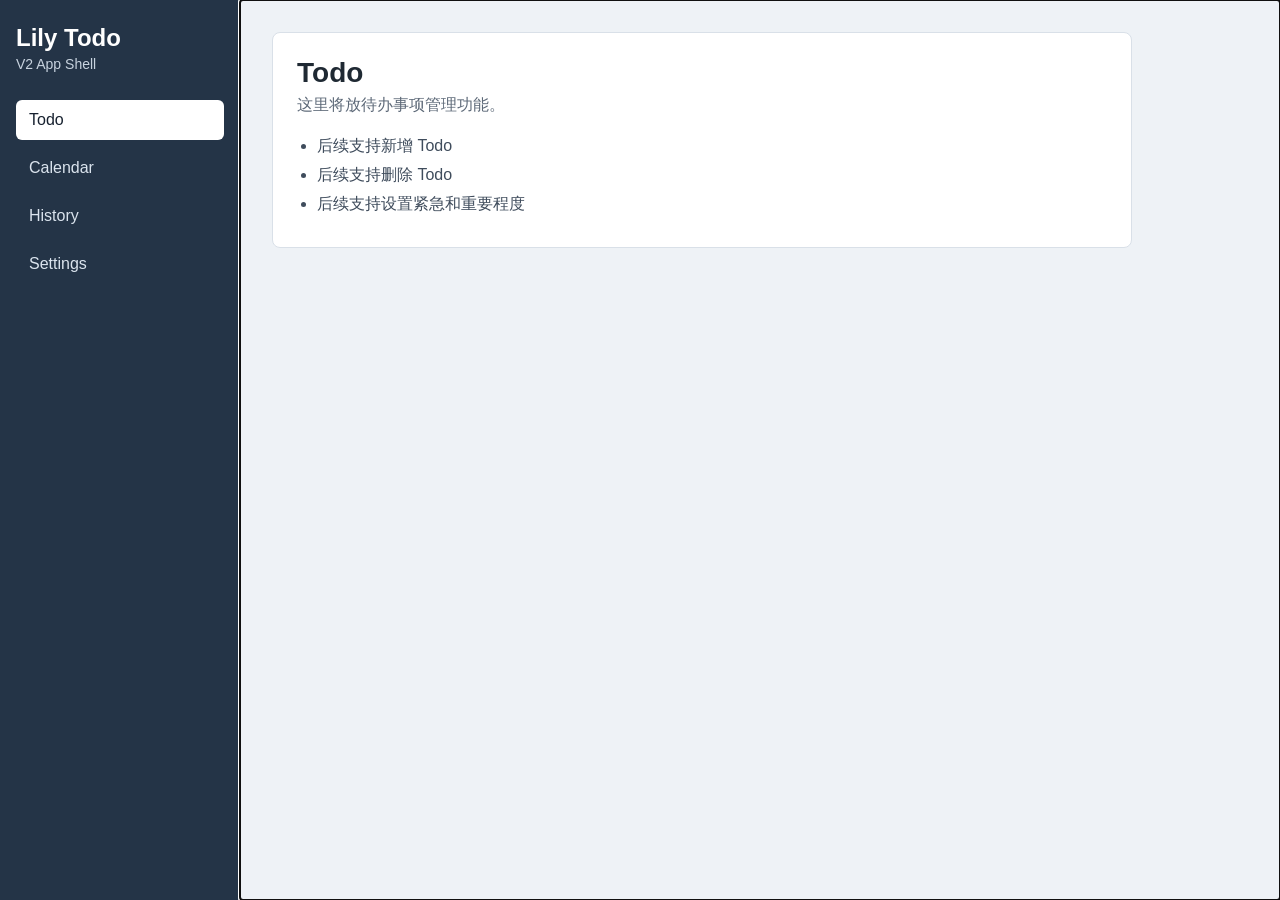
==== index.html @ 8afd718b "Build app shell architecture" ====
<!DOCTYPE html>
<html lang="zh-CN">
<head>
  <meta charset="UTF-8">
  <meta name="viewport" content="width=device-width, initial-scale=1.0">
  <title>Lily Todo App V2</title>

  <!-- base.css：放全局基础样式，例如字体、颜色、盒模型 -->
  <link rel="stylesheet" href="css/base.css">

  <!-- layout.css：放 App Shell 布局样式，例如侧边栏和主内容区域 -->
  <link rel="stylesheet" href="css/layout.css">

  <!-- components.css：放可复用小组件样式，例如按钮、页面标题 -->
  <link rel="stylesheet" href="css/components.css">

  <!-- pages.css：放每个页面自己的简单样式 -->
  <link rel="stylesheet" href="css/pages.css">
</head>
<body>
  <!-- App Shell：应用的外壳，包含左侧导航栏和右侧主内容区域 -->
  <div class="app-shell">
    <aside class="sidebar">
      <div class="sidebar__brand">
        <h1>Lily Todo</h1>
        <p>V2 App Shell</p>
      </div>

      <!-- 左侧导航栏：第一阶段先用按钮切换页面 -->
      <nav class="sidebar__nav" aria-label="主导航">
        <button class="nav-button is-active" type="button" data-page="todo">Todo</button>
        <button class="nav-button" type="button" data-page="calendar">Calendar</button>
        <button class="nav-button" type="button" data-page="history">History</button>
        <button class="nav-button" type="button" data-page="settings">Settings</button>
      </nav>
    </aside>

    <!-- 主内容区域：不同页面的内容会被 JavaScript 渲染到这里 -->
    <main class="main-content" id="page-content" tabindex="-1"></main>
  </div>

  <!-- pages.js：保存每个页面要显示的基础内容 -->
  <script src="js/pages.js"></script>

  <!-- router.js：负责根据按钮切换当前页面 -->
  <script src="js/router.js"></script>

  <!-- app.js：应用入口，负责启动 App Shell -->
  <script src="js/app.js"></script>
</body>
</html>
---- css/base.css ----
/*
  base.css
  用途：保存整个应用都需要的基础样式。
  例如盒模型、字体、页面背景色和默认文字颜色。
*/

* {
  box-sizing: border-box;
}

body {
  margin: 0;
  min-height: 100vh;
  font-family: Arial, "Microsoft YaHei", sans-serif;
  color: #1f2933;
  background-color: #eef2f6;
}

button,
input,
textarea,
select {
  font: inherit;
}

button {
  cursor: pointer;
}

h1,
h2,
h3,
p {
  margin-top: 0;
}
---- css/layout.css ----
/*
  layout.css
  用途：保存 App Shell 的整体布局样式。
  这里负责左侧导航栏和右侧主内容区域的位置。
*/

.app-shell {
  display: flex;
  min-height: 100vh;
}

.sidebar {
  width: 240px;
  flex-shrink: 0;
  padding: 24px 16px;
  color: #ffffff;
  background-color: #243447;
}

.sidebar__brand {
  margin-bottom: 28px;
}

.sidebar__brand h1 {
  margin-bottom: 4px;
  font-size: 24px;
}

.sidebar__brand p {
  margin-bottom: 0;
  color: #c8d3df;
  font-size: 14px;
}

.sidebar__nav {
  display: grid;
  gap: 8px;
}

.main-content {
  flex: 1;
  min-width: 0;
  padding: 32px;
}

@media (max-width: 720px) {
  .app-shell {
    display: block;
  }

  .sidebar {
    width: 100%;
  }

  .sidebar__nav {
    grid-template-columns: repeat(2, minmax(0, 1fr));
  }

  .main-content {
    padding: 20px;
  }
}
---- css/components.css ----
/*
  components.css
  用途：保存可以重复使用的小组件样式。
  第一阶段只有导航按钮和页面标题。
*/

.nav-button {
  width: 100%;
  padding: 10px 12px;
  color: #dbe4ee;
  text-align: left;
  border: 1px solid transparent;
  border-radius: 6px;
  background-color: transparent;
}

.nav-button:hover {
  color: #ffffff;
  background-color: #30465d;
}

.nav-button.is-active {
  color: #17212f;
  background-color: #ffffff;
}

.page-header {
  margin-bottom: 20px;
}

.page-header h2 {
  margin-bottom: 6px;
  font-size: 28px;
}

.page-header p {
  margin-bottom: 0;
  color: #5d6978;
}
---- css/pages.css ----
/*
  pages.css
  用途：保存页面内容区域的简单样式。
  后续每个页面变复杂时，可以继续在这里补充页面级样式。
*/

.page-panel {
  max-width: 860px;
  padding: 24px;
  border: 1px solid #d9e0e8;
  border-radius: 8px;
  background-color: #ffffff;
}

.placeholder-list {
  margin: 0;
  padding-left: 20px;
  color: #3f4c5c;
}

.placeholder-list li {
  margin-bottom: 8px;
}
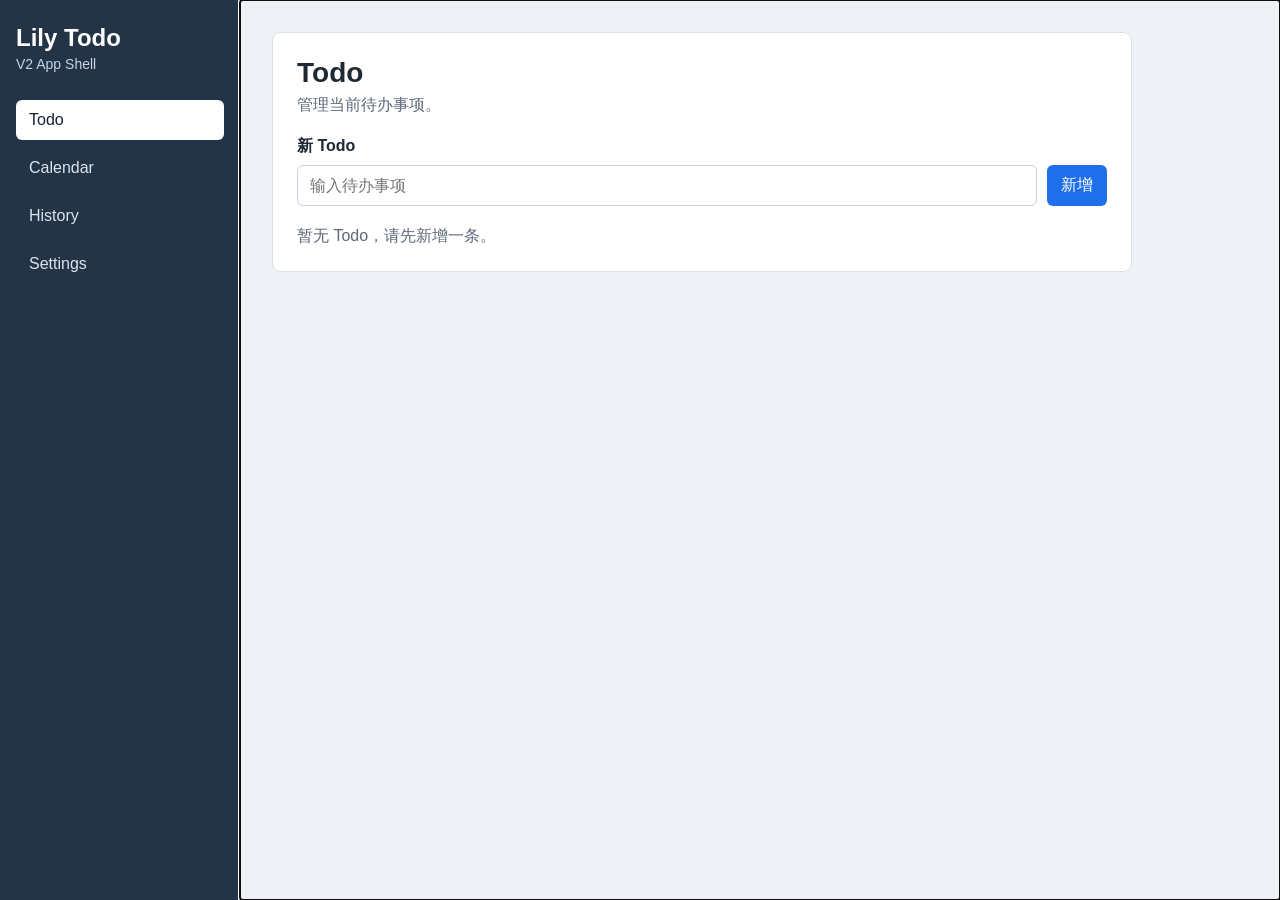
==== commit 6262897e: "refactor todo data layer and persistence" ====
--- a/index.html
+++ b/index.html
@@ -39,6 +39,9 @@
     <main class="main-content" id="page-content" tabindex="-1"></main>
   </div>
 
+  <!-- data.js：负责 Todo 数据和本地持久化 -->
+  <script src="js/data.js"></script>
+
   <!-- pages.js：保存每个页面要显示的基础内容 -->
   <script src="js/pages.js"></script>
 
--- a/css/pages.css
+++ b/css/pages.css
@@ -21,3 +21,84 @@
 .placeholder-list li {
   margin-bottom: 8px;
 }
+
+.todo-form {
+  margin-bottom: 20px;
+}
+
+.todo-form__label {
+  display: block;
+  margin-bottom: 8px;
+  font-weight: 700;
+}
+
+.todo-form__row {
+  display: flex;
+  gap: 10px;
+}
+
+.todo-form__input {
+  flex: 1;
+  min-width: 0;
+  padding: 10px 12px;
+  border: 1px solid #c8d2de;
+  border-radius: 6px;
+}
+
+.todo-form__button,
+.todo-item__delete {
+  padding: 10px 14px;
+  color: #ffffff;
+  border: 0;
+  border-radius: 6px;
+  background-color: #1f6feb;
+}
+
+.todo-item__delete {
+  background-color: #d1242f;
+}
+
+.todo-empty {
+  margin-bottom: 0;
+  color: #5d6978;
+}
+
+.todo-list {
+  display: grid;
+  gap: 10px;
+  margin: 0;
+  padding: 0;
+  list-style: none;
+}
+
+.todo-item {
+  display: flex;
+  align-items: center;
+  justify-content: space-between;
+  gap: 12px;
+  padding: 12px;
+  border: 1px solid #d9e0e8;
+  border-radius: 8px;
+  background-color: #f8fafc;
+}
+
+.todo-item__main {
+  display: flex;
+  align-items: center;
+  gap: 10px;
+  min-width: 0;
+}
+
+.todo-item__checkbox {
+  width: 18px;
+  height: 18px;
+}
+
+.todo-item__title {
+  overflow-wrap: anywhere;
+}
+
+.todo-item.is-completed .todo-item__title {
+  color: #6b7280;
+  text-decoration: line-through;
+}
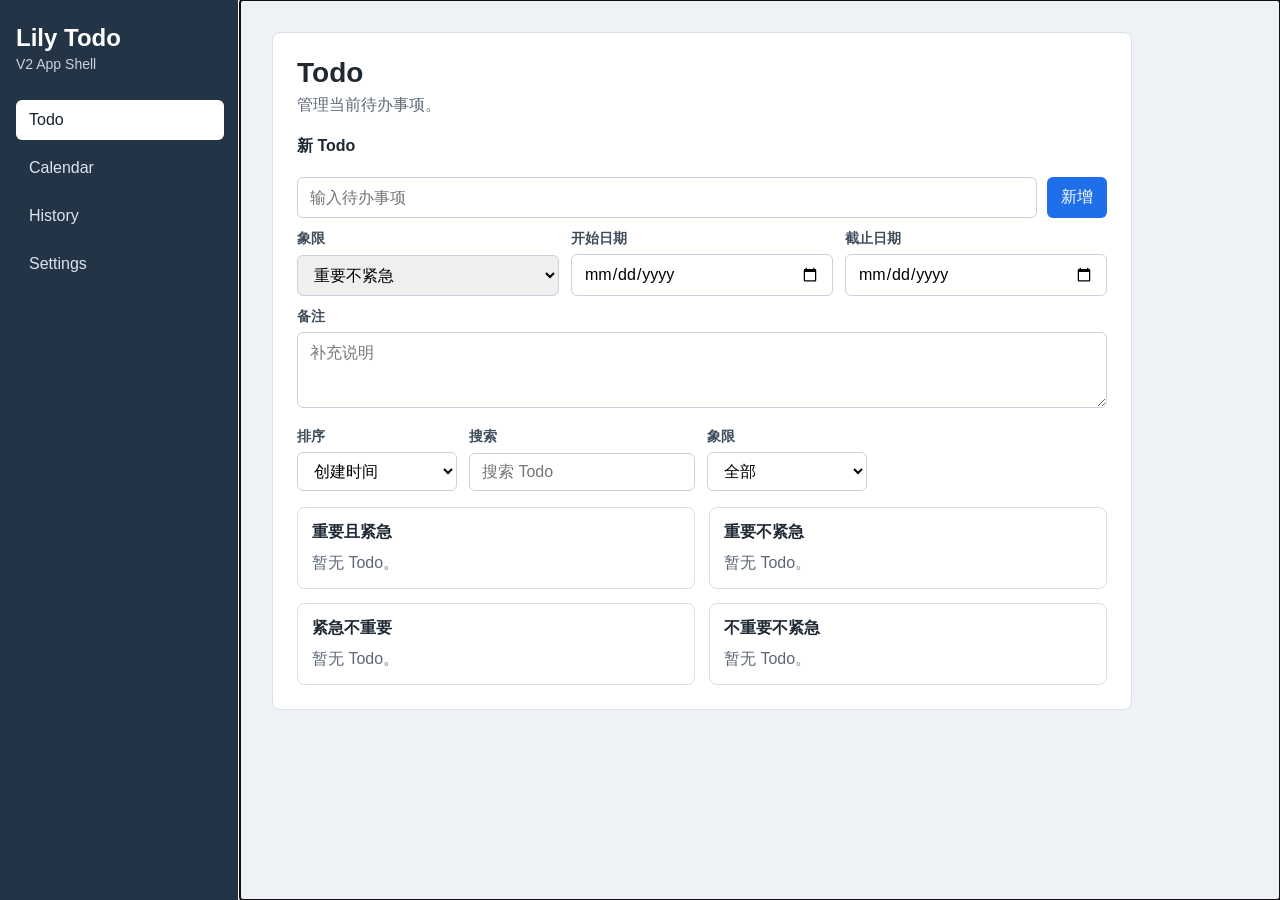
==== commit 50387934: "完善：Settings界面" ====
--- a/index.html
+++ b/index.html
@@ -48,6 +48,9 @@
   <!-- router.js：负责根据按钮切换当前页面 -->
   <script src="js/router.js"></script>
 
+  <!-- settings.js：管理应用 UI 设置和国际化 -->
+  <script src="js/settings.js"></script>
+
   <!-- app.js：应用入口，负责启动 App Shell -->
   <script src="js/app.js"></script>
 </body>
--- a/css/base.css
+++ b/css/base.css
@@ -14,6 +14,160 @@
   font-family: Arial, "Microsoft YaHei", sans-serif;
   color: #1f2933;
   background-color: #eef2f6;
+}
+
+/* 字体大小 */
+html[data-font-size="small"] {
+  font-size: 14px;
+}
+
+html[data-font-size="medium"] {
+  font-size: 16px;
+}
+
+html[data-font-size="large"] {
+  font-size: 18px;
+}
+
+/* 深色模式 */
+html[data-theme="dark"] body {
+  color: #e2e8f0;
+  background-color: #0f172a;
+}
+
+html[data-theme="dark"] .page-panel {
+  background-color: #1e293b;
+  border-color: #334155;
+}
+
+html[data-theme="dark"] .todo-form__input,
+html[data-theme="dark"] .todo-form__select,
+html[data-theme="dark"] .todo-form__textarea,
+html[data-theme="dark"] .todo-controls__select,
+html[data-theme="dark"] .settings-select,
+html[data-theme="dark"] .calendar-nav__button {
+  background-color: #1e293b;
+  border-color: #475569;
+  color: #e2e8f0;
+}
+
+html[data-theme="dark"] .todo-item {
+  background-color: #1e293b;
+  border-color: #334155;
+}
+
+html[data-theme="dark"] .todo-quadrant-panel {
+  background-color: #1e293b;
+  border-color: #334155;
+}
+
+html[data-theme="dark"] .history-item {
+  background-color: #1e293b;
+  border-color: #334155;
+}
+
+html[data-theme="dark"] .calendar-cell {
+  background-color: #1e293b;
+  border-color: #334155;
+}
+
+html[data-theme="dark"] .calendar-cell:hover {
+  background-color: #27354f;
+}
+
+html[data-theme="dark"] .calendar-selected-panel {
+  background-color: #1e293b;
+  border-color: #334155;
+}
+
+html[data-theme="dark"] .calendar-selected-panel__item {
+  background-color: #1e293b;
+  border-color: #334155;
+}
+
+html[data-theme="dark"] .calendar-selected-panel__item:hover {
+  background-color: #27354f;
+}
+
+html[data-theme="dark"] .settings-card {
+  background-color: #1e293b;
+  border-color: #334155;
+}
+
+html[data-theme="dark"] .settings-row {
+  border-color: #334155;
+}
+
+html[data-theme="dark"] .page-header p {
+  color: #94a3b8;
+}
+
+html[data-theme="dark"] .todo-item__quadrant,
+html[data-theme="dark"] .todo-item__meta,
+html[data-theme="dark"] .todo-item__note {
+  color: #94a3b8;
+}
+
+html[data-theme="dark"] .history-item__meta,
+html[data-theme="dark"] .history-item__note {
+  color: #94a3b8;
+}
+
+html[data-theme="dark"] .calendar-cell__todo {
+  color: #cbd5e1;
+}
+
+html[data-theme="dark"] .calendar-cell__number {
+  color: #cbd5e1;
+}
+
+html[data-theme="dark"] .todo-empty,
+html[data-theme="dark"] .history-empty,
+html[data-theme="dark"] .calendar-selected-panel__empty {
+  color: #94a3b8;
+}
+
+/* 紧凑模式 */
+html[data-compact="true"] .todo-list {
+  gap: 6px;
+}
+
+html[data-compact="true"] .todo-item {
+  padding: 8px 10px;
+}
+
+html[data-compact="true"] .history-list {
+  gap: 6px;
+}
+
+html[data-compact="true"] .history-item {
+  padding: 8px 10px;
+}
+
+html[data-compact="true"] .calendar-grid {
+  gap: 5px;
+}
+
+html[data-compact="true"] .calendar-cell {
+  padding: 8px;
+  min-height: 60px;
+}
+
+html[data-compact="true"] .todo-quadrants {
+  gap: 8px;
+}
+
+html[data-compact="true"] .todo-quadrant-panel {
+  padding: 10px;
+  gap: 8px;
+}
+
+html[data-compact="true"] .calendar-selected-panel__list {
+  gap: 8px;
+}
+
+html[data-compact="true"] .calendar-selected-panel__item {
+  padding: 8px;
 }
 
 button,
--- a/css/pages.css
+++ b/css/pages.css
@@ -22,7 +22,121 @@
   margin-bottom: 8px;
 }
 
+.placeholder-list:has(.calendar-page),
+.placeholder-list:has(.history-page) {
+  margin: 0;
+  padding: 0;
+  list-style: none;
+}
+
+.placeholder-list:has(.calendar-page) > li,
+.placeholder-list:has(.history-page) > li {
+  margin-bottom: 0;
+}
+
+.calendar-page,
+.history-page {
+  display: grid;
+  gap: 14px;
+}
+
+.calendar-day {
+  display: grid;
+  gap: 10px;
+  padding: 14px;
+  border: 1px solid #d9e0e8;
+  border-radius: 8px;
+  background-color: #f8fafc;
+}
+
+.calendar-day__header {
+  display: flex;
+  align-items: center;
+  justify-content: space-between;
+  gap: 12px;
+}
+
+.calendar-day__title {
+  margin: 0;
+  font-size: 16px;
+  color: #1f2933;
+}
+
+.calendar-day__count,
+.readonly-todo__status,
+.readonly-todo__quadrant {
+  display: inline-flex;
+  align-items: center;
+  min-height: 24px;
+  padding: 3px 8px;
+  border-radius: 6px;
+  background-color: #e8f0fe;
+  color: #1f4f91;
+  font-size: 13px;
+  font-weight: 700;
+}
+
+.calendar-day__list,
+.history-list {
+  display: grid;
+  gap: 10px;
+  margin: 0;
+  padding: 0;
+  list-style: none;
+}
+
+.readonly-todo {
+  padding: 14px;
+  border: 1px solid #d9e0e8;
+  border-radius: 8px;
+  background-color: #ffffff;
+}
+
+.readonly-todo--history {
+  background-color: #f8fafc;
+}
+
+.readonly-todo__content {
+  display: grid;
+  gap: 6px;
+  min-width: 0;
+}
+
+.readonly-todo__topline,
+.readonly-todo__meta-row {
+  display: flex;
+  flex-wrap: wrap;
+  gap: 8px;
+}
+
+.readonly-todo__quadrant {
+  background-color: #edf7ed;
+  color: #1f6b34;
+}
+
+.readonly-todo__title {
+  margin: 0;
+  color: #1f2933;
+  font-size: 16px;
+  overflow-wrap: anywhere;
+}
+
+.readonly-todo__meta,
+.readonly-todo__note {
+  margin: 0;
+  color: #5d6978;
+  font-size: 14px;
+  line-height: 1.4;
+}
+
+.readonly-todo__note {
+  color: #3f4c5c;
+  overflow-wrap: anywhere;
+}
+
 .todo-form {
+  display: grid;
+  gap: 12px;
   margin-bottom: 20px;
 }
 
@@ -37,12 +151,35 @@
   gap: 10px;
 }
 
-.todo-form__input {
+.todo-form__grid {
+  display: grid;
+  grid-template-columns: repeat(3, minmax(0, 1fr));
+  gap: 12px;
+}
+
+.todo-form__field {
+  display: grid;
+  gap: 6px;
+}
+
+.todo-form__field-label {
+  font-size: 14px;
+  font-weight: 700;
+  color: #3f4c5c;
+}
+
+.todo-form__input,
+.todo-form__select,
+.todo-form__textarea {
   flex: 1;
   min-width: 0;
   padding: 10px 12px;
   border: 1px solid #c8d2de;
   border-radius: 6px;
+}
+
+.todo-form__textarea {
+  resize: vertical;
 }
 
 .todo-form__button,
@@ -63,6 +200,55 @@
   color: #5d6978;
 }
 
+.todo-controls {
+  display: flex;
+  flex-wrap: wrap;
+  gap: 12px;
+  margin-bottom: 16px;
+}
+
+.todo-controls__field {
+  display: grid;
+  gap: 6px;
+  min-width: 160px;
+}
+
+.todo-controls__label {
+  font-size: 14px;
+  font-weight: 700;
+  color: #3f4c5c;
+}
+
+.todo-controls__select {
+  padding: 9px 12px;
+  border: 1px solid #c8d2de;
+  border-radius: 6px;
+  background-color: #ffffff;
+}
+
+.todo-quadrants {
+  display: grid;
+  grid-template-columns: repeat(2, minmax(0, 1fr));
+  gap: 14px;
+}
+
+.todo-quadrant-panel {
+  display: grid;
+  align-content: start;
+  gap: 10px;
+  min-width: 0;
+  padding: 14px;
+  border: 1px solid #d9e0e8;
+  border-radius: 8px;
+  background-color: #ffffff;
+}
+
+.todo-quadrant-panel__title {
+  margin: 0;
+  font-size: 16px;
+  color: #1f2933;
+}
+
 .todo-list {
   display: grid;
   gap: 10px;
@@ -72,33 +258,686 @@
 }
 
 .todo-item {
+  display: flex;
+  align-items: flex-start;
+  gap: 12px;
+  padding: 14px;
+  border: 1px solid #d9e0e8;
+  border-radius: 8px;
+  background-color: #f8fafc;
+}
+
+.todo-item__main {
+  display: flex;
+  align-items: flex-start;
+  gap: 10px;
+  flex: 1;
+  min-width: 0;
+}
+
+.todo-item__checkbox {
+  width: 18px;
+  height: 18px;
+  margin-top: 2px;
+}
+
+.todo-item__content {
+  display: grid;
+  gap: 4px;
+  min-width: 0;
+}
+
+.todo-item__quadrant,
+.todo-item__meta,
+.todo-item__note {
+  margin: 0;
+  color: #5d6978;
+  font-size: 14px;
+  line-height: 1.4;
+}
+
+.todo-item__title {
+  overflow-wrap: anywhere;
+  font-weight: 700;
+}
+
+.todo-item__note {
+  color: #3f4c5c;
+  overflow-wrap: anywhere;
+}
+
+.todo-item.is-completed .todo-item__title {
+  color: #6b7280;
+  text-decoration: line-through;
+}
+
+.history-item {
+  padding: 14px;
+  border: 1px solid #d9e0e8;
+  border-radius: 8px;
+  background-color: #f8fafc;
+}
+
+.history-item__content {
+  display: grid;
+  gap: 6px;
+  min-width: 0;
+}
+
+.history-item__topline,
+.history-item__meta-row {
+  display: flex;
+  flex-wrap: wrap;
+  gap: 8px;
+}
+
+.history-item__status {
+  display: inline-flex;
+  align-items: center;
+  min-height: 24px;
+  padding: 3px 8px;
+  border-radius: 6px;
+  background-color: #e8f0fe;
+  color: #1f4f91;
+  font-size: 13px;
+  font-weight: 700;
+}
+
+.history-item__quadrant {
+  display: inline-flex;
+  align-items: center;
+  min-height: 24px;
+  padding: 3px 8px;
+  border-radius: 6px;
+  background-color: #edf7ed;
+  color: #1f6b34;
+  font-size: 13px;
+  font-weight: 700;
+}
+
+.history-item__title {
+  margin: 0;
+  color: #1f2933;
+  font-size: 16px;
+  overflow-wrap: anywhere;
+}
+
+.history-item__meta {
+  color: #5d6978;
+  font-size: 14px;
+}
+
+.history-item__note {
+  margin: 0;
+  color: #3f4c5c;
+  font-size: 14px;
+  line-height: 1.4;
+  overflow-wrap: anywhere;
+}
+
+.history-item__restore {
+  padding: 6px 12px;
+  color: #1f6feb;
+  border: 1px solid #1f6feb;
+  border-radius: 6px;
+  background-color: #ffffff;
+  font-size: 14px;
+  cursor: pointer;
+}
+
+.history-item__restore:hover {
+  color: #ffffff;
+  background-color: #1f6feb;
+}
+
+.history-item__actions {
+  display: flex;
+  gap: 8px;
+  margin-top: 10px;
+}
+
+.history-item__delete {
+  padding: 6px 12px;
+  color: #d1242f;
+  border: 1px solid #d1242f;
+  border-radius: 6px;
+  background-color: #ffffff;
+  font-size: 14px;
+  cursor: pointer;
+}
+
+.history-item__delete:hover {
+  color: #ffffff;
+  background-color: #d1242f;
+}
+
+.history-empty {
+  margin-bottom: 0;
+  color: #5d6978;
+}
+
+.calendar-widget {
+  display: grid;
+  gap: 16px;
+}
+
+.calendar-nav {
   display: flex;
   align-items: center;
   justify-content: space-between;
   gap: 12px;
+}
+
+.calendar-nav__button {
+  padding: 8px 16px;
+  border: 1px solid #e2e8f0;
+  border-radius: 8px;
+  background-color: #ffffff;
+  color: #334155;
+  font-size: 14px;
+  font-weight: 600;
+  cursor: pointer;
+  box-shadow: 0 1px 2px rgba(0, 0, 0, 0.04);
+  transition: background-color 120ms ease, border-color 120ms ease, box-shadow 120ms ease;
+}
+
+.calendar-nav__button:hover {
+  background-color: #f8fafc;
+  border-color: #cbd5e1;
+  box-shadow: 0 2px 4px rgba(0, 0, 0, 0.06);
+}
+
+.calendar-nav__title {
+  font-size: 18px;
+  font-weight: 800;
+  color: #0f172a;
+}
+
+.calendar-weekdays {
+  display: grid;
+  grid-template-columns: repeat(7, 1fr);
+  gap: 10px;
+  text-align: center;
+}
+
+.calendar-weekday {
+  padding: 8px;
+  font-size: 13px;
+  font-weight: 700;
+  color: #64748b;
+  text-transform: uppercase;
+  letter-spacing: 0.03em;
+}
+
+.calendar-grid {
+  display: grid;
+  grid-template-columns: repeat(7, 1fr);
+  gap: 10px;
+}
+
+.calendar-cell {
+  min-height: 80px;
   padding: 12px;
-  border: 1px solid #d9e0e8;
+  border: 1px solid #e2e8f0;
+  border-radius: 10px;
+  background-color: #ffffff;
+  box-shadow: 0 1px 2px rgba(0, 0, 0, 0.04);
+  cursor: pointer;
+  transition: transform 120ms ease, box-shadow 120ms ease, border-color 120ms ease, background-color 120ms ease;
+}
+
+.calendar-cell:hover {
+  transform: translateY(-1px);
+  box-shadow: 0 4px 8px rgba(0, 0, 0, 0.07);
+  border-color: #cbd5e1;
+  background-color: #f8fafc;
+}
+
+.calendar-cell--empty {
+  background-color: transparent;
+  border-color: transparent;
+  box-shadow: none;
+  cursor: default;
+  pointer-events: none;
+}
+
+.calendar-cell--empty:hover {
+  transform: none;
+  box-shadow: none;
+  border-color: transparent;
+  background-color: transparent;
+}
+
+.calendar-cell.is-selected {
+  border-color: #3b82f6;
+  background-color: #eff6ff;
+  box-shadow: 0 0 0 2px rgba(59, 130, 246, 0.12), 0 4px 8px rgba(59, 130, 246, 0.06);
+  z-index: 1;
+}
+
+.calendar-cell.is-today {
+  border-color: #3b82f6;
+}
+
+.calendar-cell__number {
+  font-size: 14px;
+  font-weight: 600;
+  color: #334155;
+}
+
+.calendar-cell__number.is-today {
+  display: inline-flex;
+  align-items: center;
+  justify-content: center;
+  width: 28px;
+  height: 28px;
+  background: linear-gradient(135deg, #3b82f6, #2563eb);
+  color: #ffffff;
+  border-radius: 50%;
+  font-weight: 700;
+  box-shadow: 0 2px 4px rgba(59, 130, 246, 0.25);
+}
+
+.calendar-cell__todos {
+  display: grid;
+  gap: 5px;
+  margin-top: 8px;
+}
+
+.calendar-cell__todo {
+  font-size: 12px;
+  color: #334155;
+  overflow: hidden;
+  text-overflow: ellipsis;
+  white-space: nowrap;
+}
+
+.calendar-cell__todo.is-overdue {
+  color: #dc2626;
+  font-weight: 600;
+}
+
+.calendar-cell__more {
+  font-size: 11px;
+  color: #64748b;
+  font-weight: 600;
+  letter-spacing: 0.01em;
+}
+
+.calendar-selected-panel {
+  margin-top: 24px;
+  padding: 18px;
+  border: 1px solid #e2e8f0;
+  border-radius: 12px;
+  background-color: #ffffff;
+  box-shadow: 0 1px 3px rgba(0, 0, 0, 0.04);
+}
+
+.calendar-selected-panel__title {
+  margin: 0 0 14px 0;
+  font-size: 16px;
+  font-weight: 700;
+  color: #0f172a;
+}
+
+.calendar-selected-panel__empty {
+  margin: 0;
+  color: #64748b;
+}
+
+.calendar-selected-panel__list {
+  display: grid;
+  gap: 12px;
+  margin: 0;
+  padding: 0;
+  list-style: none;
+}
+
+.calendar-selected-panel__item {
+  display: flex;
+  flex-wrap: wrap;
+  gap: 8px;
+  padding: 12px;
+  border: 1px solid #e2e8f0;
   border-radius: 8px;
   background-color: #f8fafc;
-}
-
-.todo-item__main {
-  display: flex;
-  align-items: center;
-  gap: 10px;
-  min-width: 0;
-}
-
-.todo-item__checkbox {
+  transition: background-color 120ms ease;
+}
+
+.calendar-selected-panel__item:hover {
+  background-color: #f1f5f9;
+}
+
+.calendar-selected-panel__todo-title {
+  flex: 1 1 100%;
+  font-weight: 700;
+  color: #0f172a;
+}
+
+.calendar-selected-panel__todo-title.is-overdue {
+  color: #dc2626;
+}
+
+.calendar-selected-panel__quadrant {
+  font-size: 12px;
+  color: #15803d;
+  background-color: #f0fdf4;
+  padding: 3px 8px;
+  border-radius: 6px;
+  font-weight: 600;
+}
+
+.calendar-selected-panel__due-date {
+  font-size: 12px;
+  color: #64748b;
+  font-weight: 500;
+}
+
+.calendar-selected-panel__actions {
+  display: flex;
+  gap: 8px;
+  margin-top: 4px;
+  width: 100%;
+}
+
+.calendar-selected-panel__complete,
+.calendar-selected-panel__delete {
+  padding: 6px 12px;
+  border: 1px solid;
+  border-radius: 6px;
+  background-color: #ffffff;
+  font-size: 14px;
+  cursor: pointer;
+}
+
+.calendar-selected-panel__complete {
+  color: #1f6feb;
+  border-color: #1f6feb;
+}
+
+.calendar-selected-panel__complete:hover {
+  color: #ffffff;
+  background-color: #1f6feb;
+}
+
+.calendar-selected-panel__delete {
+  color: #d1242f;
+  border-color: #d1242f;
+}
+
+.calendar-selected-panel__delete:hover {
+  color: #ffffff;
+  background-color: #d1242f;
+}
+
+@media (max-width: 640px) {
+  .todo-form__row,
+  .todo-form__grid,
+  .todo-quadrants {
+    grid-template-columns: 1fr;
+  }
+
+  .todo-form__row {
+    display: grid;
+  }
+
+  .calendar-widget {
+    gap: 10px;
+  }
+
+  .calendar-grid {
+    gap: 5px;
+  }
+
+  .calendar-cell {
+    min-height: 64px;
+    padding: 6px;
+    border-radius: 6px;
+  }
+
+  .calendar-cell__number {
+    font-size: 12px;
+  }
+
+  .calendar-cell__number.is-today {
+    width: 22px;
+    height: 22px;
+    font-size: 11px;
+  }
+
+  .calendar-cell__todos {
+    margin-top: 5px;
+    gap: 3px;
+  }
+
+  .calendar-cell__todo {
+    font-size: 10px;
+  }
+
+  .calendar-cell__more {
+    font-size: 10px;
+  }
+
+  .calendar-selected-panel {
+    padding: 12px;
+    border-radius: 8px;
+  }
+
+  .calendar-selected-panel__item {
+    padding: 10px;
+  }
+}
+
+/* Batch selection checkbox */
+.todo-item__select,
+.calendar-selected-panel__select,
+.history-item__select {
   width: 18px;
   height: 18px;
-}
-
-.todo-item__title {
-  overflow-wrap: anywhere;
-}
-
-.todo-item.is-completed .todo-item__title {
-  color: #6b7280;
-  text-decoration: line-through;
-}
+  margin-top: 2px;
+  flex-shrink: 0;
+}
+
+/* History item layout for batch selection */
+.history-item {
+  display: flex;
+  align-items: flex-start;
+  gap: 12px;
+}
+
+.history-item__body {
+  flex: 1;
+  min-width: 0;
+}
+
+/* Bulk actions toolbar */
+.todo-bulk-actions,
+.calendar-bulk-actions,
+.history-bulk-actions {
+  display: flex;
+  gap: 10px;
+  margin-bottom: 16px;
+}
+
+.todo-bulk-actions__button,
+.calendar-bulk-actions__button,
+.history-bulk-actions__button {
+  padding: 8px 14px;
+  border: 1px solid;
+  border-radius: 6px;
+  background-color: #ffffff;
+  font-size: 14px;
+  cursor: pointer;
+  color: #334155;
+  border-color: #cbd5e1;
+}
+
+.todo-bulk-actions__button--complete,
+.calendar-bulk-actions__button--complete {
+  color: #1f6feb;
+  border-color: #1f6feb;
+}
+
+.todo-bulk-actions__button--complete:hover,
+.calendar-bulk-actions__button--complete:hover {
+  color: #ffffff;
+  background-color: #1f6feb;
+}
+
+.todo-bulk-actions__button--delete,
+.calendar-bulk-actions__button--delete,
+.history-bulk-actions__button--delete {
+  color: #d1242f;
+  border-color: #d1242f;
+}
+
+.todo-bulk-actions__button--delete:hover,
+.calendar-bulk-actions__button--delete:hover,
+.history-bulk-actions__button--delete:hover {
+  color: #ffffff;
+  background-color: #d1242f;
+}
+
+/* Settings page styles */
+.settings-section {
+  margin-bottom: 24px;
+}
+
+.settings-section__title {
+  margin: 0 0 10px 0;
+  font-size: 13px;
+  font-weight: 700;
+  color: #5d6978;
+  text-transform: uppercase;
+  letter-spacing: 0.04em;
+}
+
+.settings-card {
+  background-color: #ffffff;
+  border: 1px solid #d9e0e8;
+  border-radius: 10px;
+  overflow: hidden;
+}
+
+.settings-row {
+  display: flex;
+  align-items: center;
+  justify-content: space-between;
+  gap: 16px;
+  padding: 14px 16px;
+  border-bottom: 1px solid #eef2f6;
+}
+
+.settings-row:last-child {
+  border-bottom: none;
+}
+
+.settings-row__label {
+  font-size: 15px;
+  color: #1f2933;
+}
+
+.settings-select {
+  padding: 8px 12px;
+  border: 1px solid #c8d2de;
+  border-radius: 6px;
+  background-color: #ffffff;
+  font-size: 14px;
+  color: #1f2933;
+  min-width: 120px;
+}
+
+.settings-button {
+  padding: 8px 14px;
+  border: 1px solid #1f6feb;
+  border-radius: 6px;
+  background-color: #ffffff;
+  color: #1f6feb;
+  font-size: 14px;
+  cursor: pointer;
+}
+
+.settings-button:hover {
+  color: #ffffff;
+  background-color: #1f6feb;
+}
+
+.settings-button--danger {
+  border-color: #d1242f;
+  color: #d1242f;
+}
+
+.settings-button--danger:hover {
+  color: #ffffff;
+  background-color: #d1242f;
+}
+
+.settings-file {
+  font-size: 14px;
+  color: #1f2933;
+}
+
+/* Switch toggle */
+.settings-switch {
+  position: relative;
+  display: inline-block;
+  width: 44px;
+  height: 24px;
+}
+
+.settings-switch input {
+  opacity: 0;
+  width: 0;
+  height: 0;
+}
+
+.settings-switch__slider {
+  position: absolute;
+  cursor: pointer;
+  top: 0;
+  left: 0;
+  right: 0;
+  bottom: 0;
+  background-color: #cbd5e1;
+  border-radius: 24px;
+  transition: background-color 200ms ease;
+}
+
+.settings-switch__slider::before {
+  position: absolute;
+  content: "";
+  height: 18px;
+  width: 18px;
+  left: 3px;
+  bottom: 3px;
+  background-color: #ffffff;
+  border-radius: 50%;
+  transition: transform 200ms ease;
+}
+
+.settings-switch input:checked + .settings-switch__slider {
+  background-color: #1f6feb;
+}
+
+.settings-switch input:checked + .settings-switch__slider::before {
+  transform: translateX(20px);
+}
+
+/* Dark mode overrides for settings */
+html[data-theme="dark"] .settings-select {
+  background-color: #1e293b;
+  border-color: #475569;
+  color: #e2e8f0;
+}
+
+html[data-theme="dark"] .settings-file {
+  color: #e2e8f0;
+}
+
+html[data-theme="dark"] .settings-row__label {
+  color: #e2e8f0;
+}
+
+html[data-theme="dark"] .settings-section__title {
+  color: #94a3b8;
+}
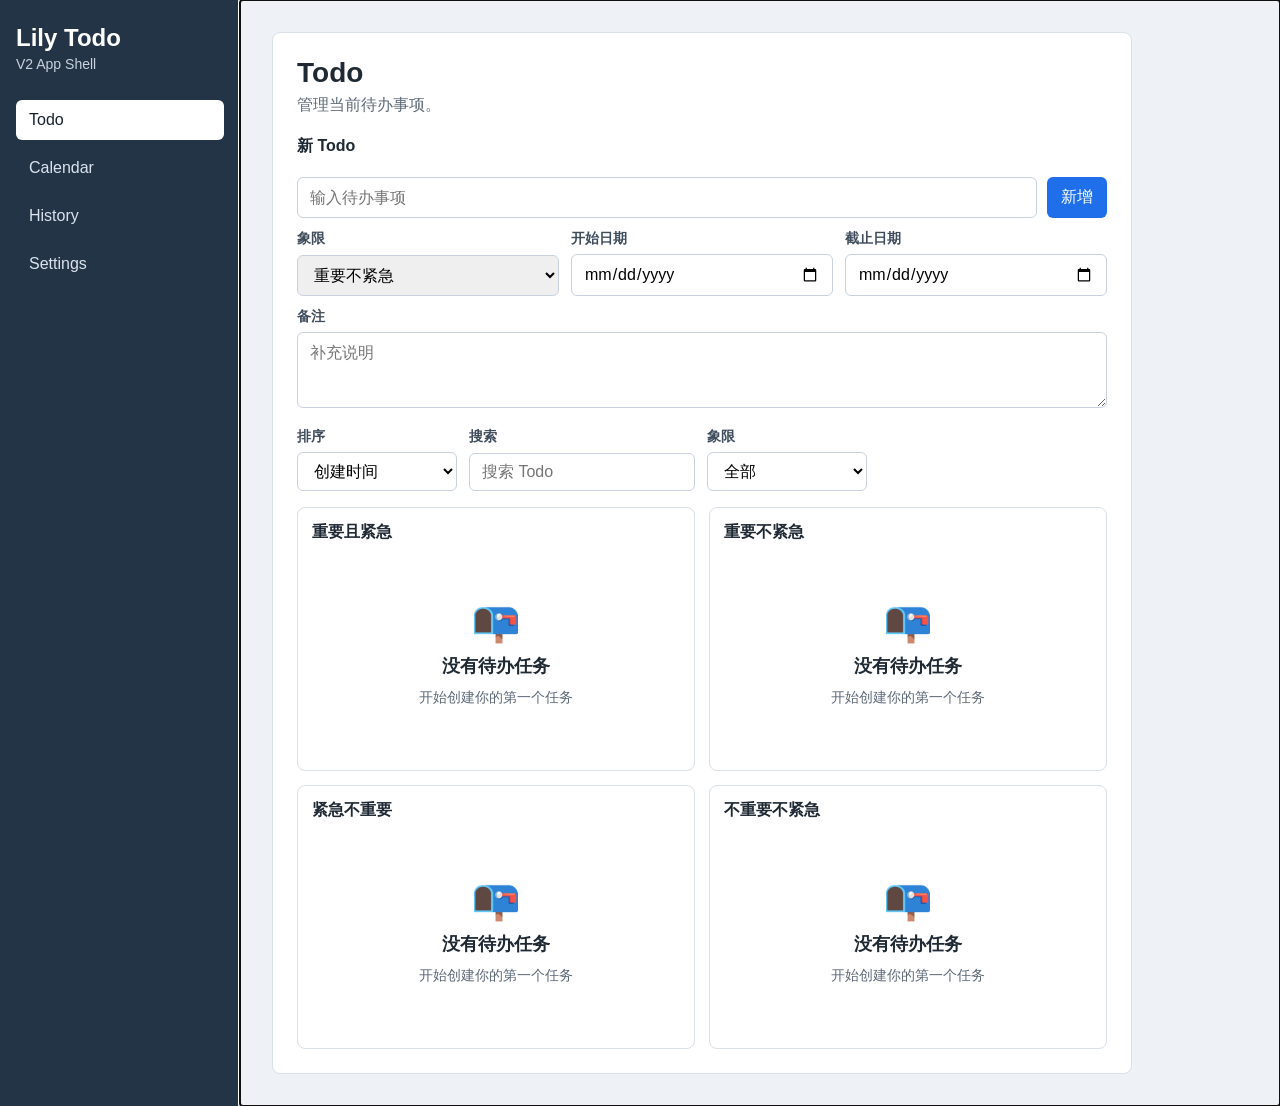
==== commit 89374803: "新增：整体风格设计——apple风格" ====
--- a/index.html
+++ b/index.html
@@ -53,5 +53,8 @@
 
   <!-- app.js：应用入口，负责启动 App Shell -->
   <script src="js/app.js"></script>
+
+  <!-- Toast 容器 -->
+  <div id="toast-container" class="toast-container" aria-live="polite"></div>
 </body>
 </html>
--- a/css/base.css
+++ b/css/base.css
@@ -187,3 +187,91 @@
 p {
   margin-top: 0;
 }
+
+/* ================================
+   themeStyle: apple / todoist / minimal
+   ================================ */
+
+/* todoist */
+html[data-theme-style="todoist"] .page-panel {
+  border-radius: 12px;
+}
+
+html[data-theme-style="todoist"] .todo-quadrant-panel,
+html[data-theme-style="todoist"] .todo-item,
+html[data-theme-style="todoist"] .history-item,
+html[data-theme-style="todoist"] .calendar-cell,
+html[data-theme-style="todoist"] .calendar-selected-panel,
+html[data-theme-style="todoist"] .settings-card {
+  border-radius: 10px;
+}
+
+html[data-theme-style="todoist"] .empty-state__icon {
+  font-size: 48px;
+}
+
+html[data-theme-style="todoist"] .nav-button:hover,
+html[data-theme-style="todoist"] .todo-form__button:hover,
+html[data-theme-style="todoist"] .settings-button:hover,
+html[data-theme-style="todoist"] .calendar-nav__button:hover {
+  transform: translateY(-2px);
+  box-shadow: 0 6px 16px rgba(0, 0, 0, 0.1);
+}
+
+html[data-theme-style="todoist"] .todo-item__delete:hover,
+html[data-theme-style="todoist"] .history-item__delete:hover,
+html[data-theme-style="todoist"] .calendar-selected-panel__delete:hover {
+  transform: translateY(-1px);
+  box-shadow: 0 4px 12px rgba(209, 36, 47, 0.18);
+}
+
+/* minimal */
+html[data-theme-style="minimal"] .page-panel {
+  box-shadow: none;
+  border-radius: 4px;
+  border-color: #eef2f6;
+}
+
+html[data-theme-style="minimal"] .todo-quadrant-panel,
+html[data-theme-style="minimal"] .todo-item,
+html[data-theme-style="minimal"] .history-item,
+html[data-theme-style="minimal"] .calendar-cell,
+html[data-theme-style="minimal"] .calendar-selected-panel,
+html[data-theme-style="minimal"] .settings-card {
+  box-shadow: none;
+  border-radius: 4px;
+  border-color: #eef2f6;
+}
+
+html[data-theme-style="minimal"] .nav-button:hover,
+html[data-theme-style="minimal"] .todo-form__button:hover,
+html[data-theme-style="minimal"] .settings-button:hover,
+html[data-theme-style="minimal"] .calendar-nav__button:hover {
+  transform: none;
+  box-shadow: none;
+}
+
+html[data-theme-style="minimal"] .calendar-nav__button {
+  box-shadow: none;
+}
+
+html[data-theme-style="minimal"] .calendar-cell:hover {
+  transform: none;
+  box-shadow: none;
+}
+
+html[data-theme-style="minimal"] .empty-state__icon {
+  font-size: 32px;
+  opacity: 0.7;
+}
+
+/* Dark mode themeStyle overrides */
+html[data-theme="dark"][data-theme-style="minimal"] .page-panel,
+html[data-theme="dark"][data-theme-style="minimal"] .todo-quadrant-panel,
+html[data-theme="dark"][data-theme-style="minimal"] .todo-item,
+html[data-theme="dark"][data-theme-style="minimal"] .history-item,
+html[data-theme="dark"][data-theme-style="minimal"] .calendar-cell,
+html[data-theme="dark"][data-theme-style="minimal"] .calendar-selected-panel,
+html[data-theme="dark"][data-theme-style="minimal"] .settings-card {
+  border-color: #334155;
+}
--- a/css/components.css
+++ b/css/components.css
@@ -37,3 +37,77 @@
   margin-bottom: 0;
   color: #5d6978;
 }
+
+/* Empty State */
+.empty-state {
+  display: flex;
+  flex-direction: column;
+  align-items: center;
+  justify-content: center;
+  padding: 48px 24px;
+  text-align: center;
+  gap: 10px;
+}
+
+.empty-state__icon {
+  font-size: 40px;
+  line-height: 1;
+  margin-bottom: 4px;
+  opacity: 0.9;
+}
+
+.empty-state__title {
+  font-size: 18px;
+  font-weight: 700;
+  color: #1f2933;
+  line-height: 1.3;
+}
+
+.empty-state__subtitle {
+  font-size: 14px;
+  color: #5d6978;
+  line-height: 1.4;
+}
+
+/* Toast */
+.toast-container {
+  position: fixed;
+  left: 50%;
+  bottom: 28px;
+  transform: translateX(-50%);
+  display: flex;
+  flex-direction: column;
+  align-items: center;
+  gap: 8px;
+  z-index: 9999;
+  pointer-events: none;
+}
+
+.toast {
+  padding: 12px 20px;
+  border-radius: 10px;
+  background-color: rgba(30, 41, 59, 0.92);
+  color: #ffffff;
+  font-size: 14px;
+  font-weight: 500;
+  box-shadow: 0 8px 24px rgba(0, 0, 0, 0.18);
+  opacity: 0;
+  transform: translateY(12px);
+  transition: opacity 200ms ease, transform 200ms ease;
+  pointer-events: none;
+  white-space: nowrap;
+  max-width: 90vw;
+  overflow: hidden;
+  text-overflow: ellipsis;
+}
+
+.toast.is-visible {
+  opacity: 1;
+  transform: translateY(0);
+}
+
+html[data-theme="dark"] .toast {
+  background-color: rgba(248, 250, 252, 0.92);
+  color: #0f172a;
+  box-shadow: 0 8px 24px rgba(0, 0, 0, 0.35);
+}
--- a/css/pages.css
+++ b/css/pages.css
@@ -941,3 +941,69 @@
 html[data-theme="dark"] .settings-section__title {
   color: #94a3b8;
 }
+
+/* Micro Animations */
+.todo-item__checkbox {
+  width: 18px;
+  height: 18px;
+  margin-top: 2px;
+  transition: transform 120ms ease, opacity 120ms ease;
+}
+
+.todo-item__checkbox:checked {
+  transform: scale(1.15);
+  opacity: 0.8;
+}
+
+.todo-item.is-completing {
+  transform: scale(0.98);
+  opacity: 0.6;
+  transition: transform 200ms ease, opacity 200ms ease;
+}
+
+.todo-item.is-deleting,
+.history-item.is-deleting,
+.calendar-selected-panel__item.is-deleting {
+  opacity: 0;
+  max-height: 0;
+  margin-top: 0;
+  margin-bottom: 0;
+  padding-top: 0;
+  padding-bottom: 0;
+  border-width: 0;
+  overflow: hidden;
+  transition: opacity 200ms ease, max-height 250ms ease, padding 250ms ease, margin 250ms ease, border-width 250ms ease;
+}
+
+/* Button hover micro-interactions */
+.nav-button,
+.todo-form__button,
+.todo-item__delete,
+.settings-button,
+.calendar-nav__button,
+.calendar-selected-panel__complete,
+.calendar-selected-panel__delete,
+.history-item__restore,
+.history-item__delete,
+.todo-bulk-actions__button,
+.calendar-bulk-actions__button,
+.history-bulk-actions__button {
+  transition: transform 120ms ease, box-shadow 120ms ease, background-color 120ms ease, color 120ms ease;
+}
+
+.nav-button:hover,
+.todo-form__button:hover,
+.settings-button:hover,
+.calendar-nav__button:hover {
+  transform: translateY(-1px);
+  box-shadow: 0 4px 12px rgba(0, 0, 0, 0.08);
+}
+
+/* Dark mode overrides for empty state */
+html[data-theme="dark"] .empty-state__title {
+  color: #e2e8f0;
+}
+
+html[data-theme="dark"] .empty-state__subtitle {
+  color: #94a3b8;
+}
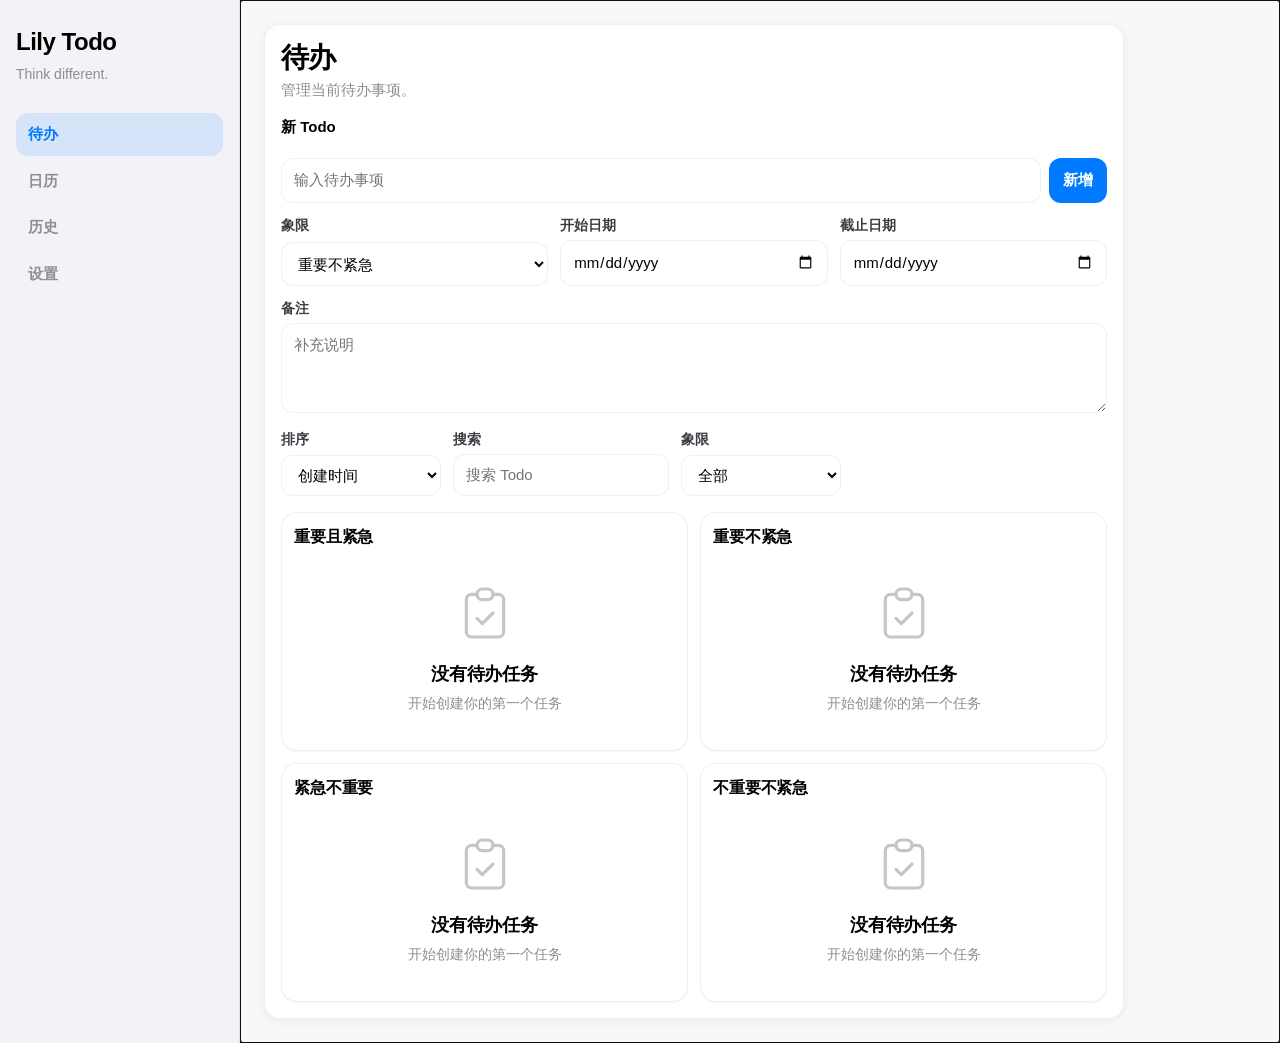
==== commit b9695442: "修复：语言和主题全局变化" ====
--- a/index.html
+++ b/index.html
@@ -2,8 +2,18 @@
 <html lang="zh-CN">
 <head>
   <meta charset="UTF-8">
-  <meta name="viewport" content="width=device-width, initial-scale=1.0">
+  <meta name="viewport" content="width=device-width, initial-scale=1.0, viewport-fit=cover">
   <title>Lily Todo App V2</title>
+
+  <!-- PWA Manifest & Theme -->
+  <meta name="theme-color" content="#007aff">
+  <meta name="apple-mobile-web-app-capable" content="yes">
+  <meta name="apple-mobile-web-app-status-bar-style" content="default">
+  <meta name="apple-mobile-web-app-title" content="Lily Todo">
+  <link rel="manifest" href="manifest.json">
+  <link rel="apple-touch-icon" sizes="72x72" href="icons/icon-72x72.svg">
+  <link rel="apple-touch-icon" sizes="192x192" href="icons/icon-192x192.svg">
+  <link rel="apple-touch-icon" sizes="512x512" href="icons/icon-512x512.svg">
 
   <!-- base.css：放全局基础样式，例如字体、颜色、盒模型 -->
   <link rel="stylesheet" href="css/base.css">
@@ -16,14 +26,29 @@
 
   <!-- pages.css：放每个页面自己的简单样式 -->
   <link rel="stylesheet" href="css/pages.css">
+
+  <!-- pwa.css：PWA 专属体验层样式 -->
+  <link rel="stylesheet" href="css/pwa.css">
 </head>
-<body>
+<body class="pwa-detecting">
+  <!-- Install Banner：PWA 安装引导 -->
+  <div id="install-banner" class="install-banner" hidden>
+    <span class="install-banner__text" id="install-banner-text">添加到主屏幕，获得更好体验</span>
+    <button class="install-banner__action" id="install-banner-action" type="button" hidden>安装</button>
+    <button class="install-banner__close" id="install-banner-close" type="button" aria-label="关闭">✕</button>
+  </div>
+
+  <!-- Mobile Header：移动端顶部标题栏 -->
+  <header class="mobile-header">
+    <h1 class="mobile-header__title">Todo</h1>
+  </header>
+
   <!-- App Shell：应用的外壳，包含左侧导航栏和右侧主内容区域 -->
   <div class="app-shell">
     <aside class="sidebar">
       <div class="sidebar__brand">
         <h1>Lily Todo</h1>
-        <p>V2 App Shell</p>
+        <p id="app-shell-quote">V2 App Shell</p>
       </div>
 
       <!-- 左侧导航栏：第一阶段先用按钮切换页面 -->
@@ -37,6 +62,43 @@
 
     <!-- 主内容区域：不同页面的内容会被 JavaScript 渲染到这里 -->
     <main class="main-content" id="page-content" tabindex="-1"></main>
+  </div>
+
+  <!-- Mobile Bottom Tab Bar：移动端底部导航 -->
+  <nav class="mobile-tab-bar" aria-label="底部导航">
+    <button class="mobile-tab is-active" type="button" data-page="todo">
+      <span class="mobile-tab__label">Todo</span>
+    </button>
+    <button class="mobile-tab" type="button" data-page="calendar">
+      <span class="mobile-tab__label">Calendar</span>
+    </button>
+    <button class="mobile-tab mobile-tab--center" type="button" data-action="quick-add">
+      <span class="mobile-tab__center-icon">＋</span>
+    </button>
+    <button class="mobile-tab" type="button" data-page="history">
+      <span class="mobile-tab__label">History</span>
+    </button>
+    <button class="mobile-tab" type="button" data-page="settings">
+      <span class="mobile-tab__label">Settings</span>
+    </button>
+  </nav>
+
+  <!-- Floating Action Button：移动端浮动操作按钮 -->
+  <button class="fab-button" type="button" aria-label="新增任务">＋</button>
+
+  <!-- Quick Add Panel：移动端快速添加任务面板 -->
+  <div class="quick-add-panel" id="quick-add-panel">
+    <div class="quick-add-panel__backdrop" id="quick-add-backdrop"></div>
+    <div class="quick-add-panel__sheet">
+      <div class="quick-add-panel__header">
+        <span class="quick-add-panel__title">新建任务</span>
+        <button class="quick-add-panel__close" type="button" id="quick-add-close">✕</button>
+      </div>
+      <form class="quick-add-panel__form" id="quick-add-form">
+        <input class="quick-add-panel__input" type="text" name="title" placeholder="输入待办事项" autocomplete="off">
+        <button class="quick-add-panel__submit" type="submit">添加</button>
+      </form>
+    </div>
   </div>
 
   <!-- data.js：负责 Todo 数据和本地持久化 -->
@@ -56,5 +118,25 @@
 
   <!-- Toast 容器 -->
   <div id="toast-container" class="toast-container" aria-live="polite"></div>
+
+  <!-- PWA 状态检测与动态主题色 -->
+  <script>
+    (function() {
+      var isStandalone = window.matchMedia('(display-mode: standalone)').matches || window.navigator.standalone === true;
+      document.body.classList.toggle('pwa-standalone', isStandalone);
+      document.body.classList.remove('pwa-detecting');
+
+      var theme = document.documentElement.dataset.theme || 'light';
+      var metaTheme = document.querySelector('meta[name="theme-color"]');
+      if (metaTheme) metaTheme.content = theme === 'dark' ? '#0f172a' : '#007aff';
+    })();
+  </script>
+
+  <!-- Service Worker Registration -->
+  <script>
+    if ('serviceWorker' in navigator) {
+      navigator.serviceWorker.register('sw.js');
+    }
+  </script>
 </body>
 </html>
--- a/css/base.css
+++ b/css/base.css
@@ -1,22 +1,99 @@
-/*
-  base.css
-  用途：保存整个应用都需要的基础样式。
-  例如盒模型、字体、页面背景色和默认文字颜色。
-*/
-
+/**
+ * base.css
+ * Design Tokens + Base Styles
+ * iOS Native-Level Design System
+ */
+
+/* ================================================
+   Design Tokens
+   ================================================ */
+:root {
+  /* Spacing */
+  --space-1: 4px;
+  --space-2: 8px;
+  --space-3: 12px;
+  --space-4: 16px;
+  --space-5: 24px;
+
+  /* Radius */
+  --radius-sm: 8px;
+  --radius-md: 12px;
+  --radius-lg: 16px;
+  --radius-xl: 20px;
+  --radius-pill: 9999px;
+
+  /* Shadows — extremely light three-layer system */
+  --shadow-xs: 0 1px 2px rgba(0, 0, 0, 0.04);
+  --shadow-sm: 0 2px 8px rgba(0, 0, 0, 0.06);
+  --shadow-md: 0 4px 16px rgba(0, 0, 0, 0.08);
+
+  /* Blur */
+  --blur-glass: saturate(180%) blur(20px);
+  --blur-backdrop: blur(12px);
+
+  /* Colors — iOS system palette */
+  --color-primary: #007aff;
+  --color-primary-rgb: 0, 122, 255;
+  --color-secondary: #5856d6;
+  --color-muted: #8e8e93;
+  --color-success: #34c759;
+  --color-warning: #ff9500;
+  --color-danger: #ff3b30;
+
+  /* Backgrounds */
+  --bg-page: #f7f8fa;
+  --bg-elevated: #ffffff;
+  --bg-secondary: #f2f2f7;
+  --bg-tertiary: #e5e5ea;
+
+  /* Text */
+  --text-primary: #000000;
+  --text-secondary: #3c3c43;
+  --text-tertiary: #8e8e93;
+
+  /* Borders */
+  --border-color: rgba(0, 0, 0, 0.06);
+  --border-width: 0.5px;
+
+  /* Animation */
+  --duration-fast: 120ms;
+  --duration-normal: 180ms;
+  --duration-slow: 220ms;
+  --easing-default: cubic-bezier(0.32, 0.72, 0, 1);
+  --easing-out: ease-out;
+
+  /* Typography */
+  --font-stack: -apple-system, BlinkMacSystemFont, "SF Pro Display", "Segoe UI", Roboto, "Helvetica Neue", Arial, sans-serif;
+}
+
+/* ================================================
+   Base Reset
+   ================================================ */
 * {
   box-sizing: border-box;
+  -webkit-tap-highlight-color: transparent;
+}
+
+html {
+  -webkit-text-size-adjust: 100%;
 }
 
 body {
   margin: 0;
   min-height: 100vh;
-  font-family: Arial, "Microsoft YaHei", sans-serif;
-  color: #1f2933;
-  background-color: #eef2f6;
-}
-
-/* 字体大小 */
+  min-height: 100dvh;
+  font-family: var(--font-stack);
+  font-size: 16px;
+  line-height: 1.5;
+  color: var(--text-primary);
+  background-color: var(--bg-page);
+  -webkit-font-smoothing: antialiased;
+  -moz-osx-font-smoothing: grayscale;
+}
+
+/* ================================================
+   Font Size Scale
+   ================================================ */
 html[data-font-size="small"] {
   font-size: 14px;
 }
@@ -29,15 +106,33 @@
   font-size: 18px;
 }
 
-/* 深色模式 */
+/* ================================================
+   Dark Mode Tokens
+   ================================================ */
+html[data-theme="dark"] {
+  --bg-page: #000000;
+  --bg-elevated: #1c1c1e;
+  --bg-secondary: #2c2c2e;
+  --bg-tertiary: #3a3a3c;
+
+  --text-primary: #ffffff;
+  --text-secondary: #ebebf5;
+  --text-tertiary: #8e8e93;
+
+  --border-color: rgba(255, 255, 255, 0.08);
+  --shadow-xs: 0 1px 2px rgba(0, 0, 0, 0.2);
+  --shadow-sm: 0 2px 8px rgba(0, 0, 0, 0.25);
+  --shadow-md: 0 4px 16px rgba(0, 0, 0, 0.3);
+}
+
 html[data-theme="dark"] body {
-  color: #e2e8f0;
-  background-color: #0f172a;
+  color: var(--text-primary);
+  background-color: var(--bg-page);
 }
 
 html[data-theme="dark"] .page-panel {
-  background-color: #1e293b;
-  border-color: #334155;
+  background-color: var(--bg-elevated);
+  border-color: var(--border-color);
 }
 
 html[data-theme="dark"] .todo-form__input,
@@ -46,155 +141,201 @@
 html[data-theme="dark"] .todo-controls__select,
 html[data-theme="dark"] .settings-select,
 html[data-theme="dark"] .calendar-nav__button {
-  background-color: #1e293b;
-  border-color: #475569;
-  color: #e2e8f0;
+  background-color: var(--bg-secondary);
+  border-color: var(--border-color);
+  color: var(--text-primary);
 }
 
 html[data-theme="dark"] .todo-item {
-  background-color: #1e293b;
-  border-color: #334155;
+  background-color: var(--bg-elevated);
+  border-color: var(--border-color);
 }
 
 html[data-theme="dark"] .todo-quadrant-panel {
-  background-color: #1e293b;
-  border-color: #334155;
+  background-color: var(--bg-elevated);
+  border-color: var(--border-color);
 }
 
 html[data-theme="dark"] .history-item {
-  background-color: #1e293b;
-  border-color: #334155;
+  background-color: var(--bg-elevated);
+  border-color: var(--border-color);
 }
 
 html[data-theme="dark"] .calendar-cell {
-  background-color: #1e293b;
-  border-color: #334155;
+  background-color: var(--bg-elevated);
+  border-color: var(--border-color);
 }
 
 html[data-theme="dark"] .calendar-cell:hover {
-  background-color: #27354f;
+  background-color: var(--bg-secondary);
 }
 
 html[data-theme="dark"] .calendar-selected-panel {
-  background-color: #1e293b;
-  border-color: #334155;
+  background-color: var(--bg-elevated);
+  border-color: var(--border-color);
 }
 
 html[data-theme="dark"] .calendar-selected-panel__item {
-  background-color: #1e293b;
-  border-color: #334155;
+  background-color: var(--bg-secondary);
+  border-color: var(--border-color);
 }
 
 html[data-theme="dark"] .calendar-selected-panel__item:hover {
-  background-color: #27354f;
+  background-color: var(--bg-tertiary);
 }
 
 html[data-theme="dark"] .settings-card {
-  background-color: #1e293b;
-  border-color: #334155;
+  background-color: var(--bg-elevated);
+  border-color: var(--border-color);
 }
 
 html[data-theme="dark"] .settings-row {
-  border-color: #334155;
+  border-color: var(--border-color);
 }
 
 html[data-theme="dark"] .page-header p {
-  color: #94a3b8;
+  color: var(--text-tertiary);
 }
 
 html[data-theme="dark"] .todo-item__quadrant,
 html[data-theme="dark"] .todo-item__meta,
 html[data-theme="dark"] .todo-item__note {
-  color: #94a3b8;
+  color: var(--text-tertiary);
 }
 
 html[data-theme="dark"] .history-item__meta,
 html[data-theme="dark"] .history-item__note {
-  color: #94a3b8;
+  color: var(--text-tertiary);
 }
 
 html[data-theme="dark"] .calendar-cell__todo {
-  color: #cbd5e1;
+  color: var(--text-secondary);
 }
 
 html[data-theme="dark"] .calendar-cell__number {
-  color: #cbd5e1;
+  color: var(--text-secondary);
 }
 
 html[data-theme="dark"] .todo-empty,
 html[data-theme="dark"] .history-empty,
 html[data-theme="dark"] .calendar-selected-panel__empty {
-  color: #94a3b8;
-}
-
-/* 紧凑模式 */
+  color: var(--text-tertiary);
+}
+
+/* ================================================
+   Compact Mode
+   ================================================ */
 html[data-compact="true"] .todo-list {
-  gap: 6px;
+  gap: var(--space-2);
 }
 
 html[data-compact="true"] .todo-item {
-  padding: 8px 10px;
+  padding: var(--space-2) var(--space-3);
 }
 
 html[data-compact="true"] .history-list {
-  gap: 6px;
+  gap: var(--space-2);
 }
 
 html[data-compact="true"] .history-item {
-  padding: 8px 10px;
+  padding: var(--space-2) var(--space-3);
 }
 
 html[data-compact="true"] .calendar-grid {
-  gap: 5px;
+  gap: var(--space-1);
 }
 
 html[data-compact="true"] .calendar-cell {
-  padding: 8px;
+  padding: var(--space-2);
   min-height: 60px;
 }
 
 html[data-compact="true"] .todo-quadrants {
-  gap: 8px;
+  gap: var(--space-2);
 }
 
 html[data-compact="true"] .todo-quadrant-panel {
-  padding: 10px;
-  gap: 8px;
+  padding: var(--space-3);
+  gap: var(--space-2);
 }
 
 html[data-compact="true"] .calendar-selected-panel__list {
-  gap: 8px;
+  gap: var(--space-2);
 }
 
 html[data-compact="true"] .calendar-selected-panel__item {
-  padding: 8px;
-}
-
+  padding: var(--space-2);
+}
+
+/* ================================================
+   Form Elements
+   ================================================ */
 button,
 input,
 textarea,
 select {
   font: inherit;
+  color: inherit;
 }
 
 button {
   cursor: pointer;
-}
-
-h1,
-h2,
-h3,
-p {
+  border: none;
+  background: none;
+  padding: 0;
+}
+
+input,
+textarea,
+select {
+  background-color: var(--bg-elevated);
+  border: var(--border-width) solid var(--border-color);
+  border-radius: var(--radius-md);
+  transition: border-color var(--duration-fast) var(--easing-out),
+              box-shadow var(--duration-fast) var(--easing-out);
+}
+
+input:focus,
+textarea:focus,
+select:focus {
+  outline: none;
+  border-color: var(--color-primary);
+  box-shadow: 0 0 0 3px rgba(var(--color-primary-rgb), 0.12);
+}
+
+h1, h2, h3, p {
   margin-top: 0;
 }
 
-/* ================================
-   themeStyle: apple / todoist / minimal
-   ================================ */
+/* ================================================
+   ThemeStyle: apple / todoist / minimal
+   ================================================ */
+
+/* apple (default iOS native) */
+html[data-theme-style="apple"] .page-panel {
+  border-radius: var(--radius-lg);
+  box-shadow: var(--shadow-sm);
+  border: var(--border-width) solid var(--border-color);
+}
+
+html[data-theme-style="apple"] .todo-quadrant-panel,
+html[data-theme-style="apple"] .todo-item,
+html[data-theme-style="apple"] .history-item,
+html[data-theme-style="apple"] .calendar-cell,
+html[data-theme-style="apple"] .calendar-selected-panel,
+html[data-theme-style="apple"] .settings-card {
+  border-radius: var(--radius-lg);
+  box-shadow: var(--shadow-xs);
+  border: var(--border-width) solid var(--border-color);
+}
+
+html[data-theme-style="apple"] .empty-state__icon {
+  opacity: 0.5;
+}
 
 /* todoist */
 html[data-theme-style="todoist"] .page-panel {
-  border-radius: 12px;
+  border-radius: var(--radius-md);
 }
 
 html[data-theme-style="todoist"] .todo-quadrant-panel,
@@ -228,8 +369,8 @@
 /* minimal */
 html[data-theme-style="minimal"] .page-panel {
   box-shadow: none;
-  border-radius: 4px;
-  border-color: #eef2f6;
+  border-radius: var(--space-1);
+  border-color: var(--border-color);
 }
 
 html[data-theme-style="minimal"] .todo-quadrant-panel,
@@ -239,8 +380,8 @@
 html[data-theme-style="minimal"] .calendar-selected-panel,
 html[data-theme-style="minimal"] .settings-card {
   box-shadow: none;
-  border-radius: 4px;
-  border-color: #eef2f6;
+  border-radius: var(--space-1);
+  border-color: var(--border-color);
 }
 
 html[data-theme-style="minimal"] .nav-button:hover,
@@ -273,5 +414,5 @@
 html[data-theme="dark"][data-theme-style="minimal"] .calendar-cell,
 html[data-theme="dark"][data-theme-style="minimal"] .calendar-selected-panel,
 html[data-theme="dark"][data-theme-style="minimal"] .settings-card {
-  border-color: #334155;
-}
+  border-color: var(--border-color);
+}
--- a/css/layout.css
+++ b/css/layout.css
@@ -1,20 +1,26 @@
-/*
-  layout.css
-  用途：保存 App Shell 的整体布局样式。
-  这里负责左侧导航栏和右侧主内容区域的位置。
-*/
+/**
+ * layout.css
+ * App Shell Layout + Safe Area Adaptations
+ */
 
 .app-shell {
   display: flex;
   min-height: 100vh;
+  min-height: 100dvh;
 }
 
+/* ================================================
+   Sidebar — Desktop
+   ================================================ */
 .sidebar {
   width: 240px;
   flex-shrink: 0;
-  padding: 24px 16px;
-  color: #ffffff;
-  background-color: #243447;
+  padding: var(--space-5) var(--space-4);
+  color: var(--sidebar-text);
+  background-color: var(--sidebar-bg);
+  backdrop-filter: var(--blur-backdrop);
+  -webkit-backdrop-filter: var(--blur-backdrop);
+  border-right: var(--border-width) solid var(--border-color);
 }
 
 .sidebar__brand {
@@ -22,41 +28,100 @@
 }
 
 .sidebar__brand h1 {
-  margin-bottom: 4px;
+  margin-bottom: var(--space-1);
   font-size: 24px;
+  font-weight: 700;
+  letter-spacing: -0.02em;
 }
 
 .sidebar__brand p {
   margin-bottom: 0;
-  color: #c8d3df;
+  color: var(--text-tertiary);
   font-size: 14px;
+  font-weight: 500;
 }
 
 .sidebar__nav {
   display: grid;
-  gap: 8px;
+  gap: var(--space-1);
 }
 
 .main-content {
   flex: 1;
   min-width: 0;
-  padding: 32px;
+  padding: var(--space-5);
 }
 
-@media (max-width: 720px) {
+/* ================================================
+   Mobile Layout (max-width: 768px)
+   ================================================ */
+@media (max-width: 768px) {
   .app-shell {
     display: block;
+    min-height: 100vh;
+    min-height: 100dvh;
+    padding-top: 56px;
+    padding-bottom: calc(64px + env(safe-area-inset-bottom, 0px));
   }
 
   .sidebar {
-    width: 100%;
-  }
-
-  .sidebar__nav {
-    grid-template-columns: repeat(2, minmax(0, 1fr));
+    display: none;
   }
 
   .main-content {
-    padding: 20px;
+    padding: var(--space-4);
+    padding-bottom: calc(var(--space-4) + env(safe-area-inset-bottom, 0px));
+  }
+
+  .mobile-header {
+    display: flex;
+  }
+
+  .mobile-tab-bar {
+    display: flex;
+  }
+
+  .fab-button {
+    display: flex;
   }
 }
+
+/* ================================================
+   PWA Standalone Safe Area
+   ================================================ */
+@supports (padding-top: env(safe-area-inset-top)) {
+  body {
+    padding-top: env(safe-area-inset-top, 0px);
+    padding-left: env(safe-area-inset-left, 0px);
+    padding-right: env(safe-area-inset-right, 0px);
+  }
+
+  .pwa-standalone .mobile-header {
+    padding-top: env(safe-area-inset-top, 0px);
+    height: calc(56px + env(safe-area-inset-top, 0px));
+  }
+
+  .pwa-standalone .app-shell {
+    padding-top: calc(56px + env(safe-area-inset-top, 0px));
+  }
+
+  .pwa-standalone .fab-button {
+    bottom: calc(84px + env(safe-area-inset-bottom, 0px));
+  }
+}
+
+/* ================================================
+   Standalone Mode Enhancements
+   ================================================ */
+.pwa-standalone .install-banner {
+  display: none !important;
+}
+
+.pwa-standalone .mobile-tab-bar {
+  height: calc(64px + env(safe-area-inset-bottom, 0px));
+  padding-bottom: env(safe-area-inset-bottom, 0px);
+}
+
+.pwa-standalone .quick-add-panel__sheet {
+  padding-bottom: calc(24px + env(safe-area-inset-bottom, 0px));
+}
--- a/css/components.css
+++ b/css/components.css
@@ -1,113 +1,618 @@
-/*
-  components.css
-  用途：保存可以重复使用的小组件样式。
-  第一阶段只有导航按钮和页面标题。
-*/
-
+/**
+ * components.css
+ * Reusable components + iOS Native UI System
+ */
+
+/* ================================================
+   Nav Button
+   ================================================ */
 .nav-button {
   width: 100%;
   padding: 10px 12px;
-  color: #dbe4ee;
+  color: var(--text-tertiary);
   text-align: left;
-  border: 1px solid transparent;
-  border-radius: 6px;
+  border: none;
+  border-radius: var(--radius-md);
   background-color: transparent;
+  font-size: 15px;
+  font-weight: 600;
+  transition: color var(--duration-fast) var(--easing-out),
+              background-color var(--duration-fast) var(--easing-out),
+              transform var(--duration-fast) var(--easing-out);
+  position: relative;
+  overflow: hidden;
 }
 
 .nav-button:hover {
-  color: #ffffff;
-  background-color: #30465d;
+  color: var(--sidebar-text);
+  background-color: var(--sidebar-hover-bg);
 }
 
 .nav-button.is-active {
-  color: #17212f;
-  background-color: #ffffff;
-}
-
+  color: var(--color-primary);
+  background-color: rgba(var(--color-primary-rgb), 0.12);
+}
+
+/* ================================================
+   Page Header
+   ================================================ */
 .page-header {
-  margin-bottom: 20px;
+  margin-bottom: var(--space-4);
 }
 
 .page-header h2 {
-  margin-bottom: 6px;
+  margin-bottom: var(--space-1);
   font-size: 28px;
+  font-weight: 700;
+  letter-spacing: -0.03em;
+  line-height: 1.2;
 }
 
 .page-header p {
   margin-bottom: 0;
-  color: #5d6978;
-}
-
-/* Empty State */
+  color: var(--text-tertiary);
+  font-size: 15px;
+  font-weight: 500;
+  line-height: 1.4;
+}
+
+/* ================================================
+   Empty State
+   ================================================ */
 .empty-state {
   display: flex;
   flex-direction: column;
   align-items: center;
   justify-content: center;
-  padding: 48px 24px;
+  padding: var(--space-5) var(--space-4);
   text-align: center;
-  gap: 10px;
+  gap: var(--space-2);
+  animation: empty-state-in var(--duration-slow) var(--easing-default) both;
+}
+
+@keyframes empty-state-in {
+  from {
+    opacity: 0;
+    transform: translateY(8px) scale(0.98);
+  }
+  to {
+    opacity: 1;
+    transform: translateY(0) scale(1);
+  }
 }
 
 .empty-state__icon {
   font-size: 40px;
   line-height: 1;
-  margin-bottom: 4px;
-  opacity: 0.9;
+  margin-bottom: var(--space-1);
+  opacity: 0.45;
+  color: var(--text-tertiary);
+}
+
+.empty-state__icon svg {
+  width: 64px;
+  height: 64px;
+  stroke-width: 1.2;
 }
 
 .empty-state__title {
   font-size: 18px;
-  font-weight: 700;
-  color: #1f2933;
+  font-weight: 600;
+  color: var(--text-primary);
   line-height: 1.3;
+  letter-spacing: -0.01em;
 }
 
 .empty-state__subtitle {
   font-size: 14px;
-  color: #5d6978;
+  color: var(--text-tertiary);
   line-height: 1.4;
-}
-
-/* Toast */
+  font-weight: 500;
+  max-width: 280px;
+}
+
+/* ================================================
+   Toast — iOS Pill Style
+   ================================================ */
 .toast-container {
   position: fixed;
   left: 50%;
-  bottom: 28px;
+  bottom: calc(var(--space-5) + env(safe-area-inset-bottom, 0px));
   transform: translateX(-50%);
   display: flex;
   flex-direction: column;
   align-items: center;
-  gap: 8px;
+  gap: var(--space-2);
   z-index: 9999;
   pointer-events: none;
 }
 
 .toast {
-  padding: 12px 20px;
-  border-radius: 10px;
-  background-color: rgba(30, 41, 59, 0.92);
+  padding: var(--space-3) var(--space-4);
+  border-radius: var(--radius-pill);
+  background-color: rgba(0, 0, 0, 0.72);
+  backdrop-filter: var(--blur-backdrop);
+  -webkit-backdrop-filter: var(--blur-backdrop);
   color: #ffffff;
   font-size: 14px;
-  font-weight: 500;
-  box-shadow: 0 8px 24px rgba(0, 0, 0, 0.18);
+  font-weight: 600;
+  box-shadow: var(--shadow-md);
   opacity: 0;
-  transform: translateY(12px);
-  transition: opacity 200ms ease, transform 200ms ease;
+  transform: translateY(12px) scale(0.96);
+  transition: opacity var(--duration-normal) var(--easing-default),
+              transform var(--duration-normal) var(--easing-default);
   pointer-events: none;
   white-space: nowrap;
   max-width: 90vw;
   overflow: hidden;
   text-overflow: ellipsis;
+  letter-spacing: -0.01em;
 }
 
 .toast.is-visible {
   opacity: 1;
+  transform: translateY(0) scale(1);
+}
+
+html[data-theme="dark"] .toast {
+  background-color: rgba(255, 255, 255, 0.82);
+  color: #000000;
+  box-shadow: 0 8px 24px rgba(0, 0, 0, 0.35);
+}
+
+/* ================================================
+   Mobile Header
+   ================================================ */
+.mobile-header {
+  display: none;
+  position: fixed;
+  top: 0;
+  left: 0;
+  right: 0;
+  height: 56px;
+  align-items: center;
+  justify-content: center;
+  padding: 0 var(--space-4);
+  background-color: rgba(247, 248, 250, 0.85);
+  backdrop-filter: var(--blur-glass);
+  -webkit-backdrop-filter: var(--blur-glass);
+  border-bottom: var(--border-width) solid var(--border-color);
+  z-index: 100;
+}
+
+.mobile-header__title {
+  font-size: 18px;
+  font-weight: 700;
+  color: var(--text-primary);
+  margin: 0;
+  letter-spacing: -0.02em;
+}
+
+html[data-theme="dark"] .mobile-header {
+  background-color: rgba(0, 0, 0, 0.75);
+  border-color: var(--border-color);
+}
+
+html[data-theme="dark"] .mobile-header__title {
+  color: var(--text-primary);
+}
+
+/* ================================================
+   Mobile Bottom Tab Bar
+   ================================================ */
+.mobile-tab-bar {
+  display: none;
+  position: fixed;
+  bottom: 0;
+  left: 0;
+  right: 0;
+  height: calc(64px + env(safe-area-inset-bottom, 0px));
+  padding-bottom: env(safe-area-inset-bottom, 0px);
+  background-color: rgba(247, 248, 250, 0.88);
+  backdrop-filter: var(--blur-glass);
+  -webkit-backdrop-filter: var(--blur-glass);
+  border-top: var(--border-width) solid var(--border-color);
+  z-index: 100;
+  align-items: stretch;
+  justify-content: space-around;
+}
+
+.mobile-tab {
+  flex: 1;
+  display: flex;
+  flex-direction: column;
+  align-items: center;
+  justify-content: center;
+  gap: 2px;
+  padding: 8px 0;
+  background: transparent;
+  border: none;
+  color: var(--text-tertiary);
+  font-size: 11px;
+  font-weight: 600;
+  cursor: pointer;
+  transition: color var(--duration-fast) var(--easing-out),
+              transform var(--duration-fast) var(--easing-out);
+  position: relative;
+  overflow: hidden;
+  -webkit-tap-highlight-color: transparent;
+}
+
+.mobile-tab__icon {
+  display: flex;
+  align-items: center;
+  justify-content: center;
+  transition: transform var(--duration-fast) var(--easing-out),
+              opacity var(--duration-fast) var(--easing-out);
+}
+
+.mobile-tab__icon svg {
+  transition: transform var(--duration-fast) var(--easing-out);
+}
+
+.mobile-tab.is-active .mobile-tab__icon svg {
+  transform: translateY(-1px);
+}
+
+.mobile-tab.is-active .mobile-tab__label {
+  transform: translateY(-1px);
+}
+
+.mobile-tab__label {
+  transition: transform var(--duration-fast) var(--easing-out),
+              opacity var(--duration-fast) var(--easing-out);
+}
+
+.mobile-tab.is-active {
+  color: var(--color-primary);
+}
+
+.mobile-tab::after {
+  content: '';
+  position: absolute;
+  inset: 0;
+  background-color: currentColor;
+  opacity: 0;
+  transition: opacity var(--duration-fast) var(--easing-out);
+  pointer-events: none;
+}
+
+.mobile-tab:active::after {
+  opacity: 0.08;
+}
+
+.mobile-tab:active {
+  transform: scale(0.92);
+}
+
+.mobile-tab--center {
+  flex: 0 0 56px;
+}
+
+.mobile-tab--center:active {
+  transform: none;
+}
+
+.mobile-tab__center-icon {
+  display: flex;
+  align-items: center;
+  justify-content: center;
+  width: 44px;
+  height: 44px;
+  background-color: var(--color-primary);
+  color: #ffffff;
+  border-radius: 50%;
+  font-size: 22px;
+  font-weight: 300;
+  box-shadow: 0 4px 12px rgba(var(--color-primary-rgb), 0.35);
+  transition: transform var(--duration-fast) var(--easing-out),
+              box-shadow var(--duration-fast) var(--easing-out),
+              opacity var(--duration-fast) var(--easing-out);
+}
+
+.mobile-tab--center:active .mobile-tab__center-icon {
+  transform: scale(0.88);
+}
+
+html[data-theme="dark"] .mobile-tab-bar {
+  background-color: rgba(28, 28, 30, 0.88);
+  border-color: var(--border-color);
+}
+
+html[data-theme="dark"] .mobile-tab {
+  color: var(--text-tertiary);
+}
+
+html[data-theme="dark"] .mobile-tab.is-active {
+  color: var(--color-primary);
+}
+
+/* ================================================
+   Floating Action Button
+   ================================================ */
+.fab-button {
+  display: none;
+  position: fixed;
+  right: 20px;
+  bottom: calc(84px + env(safe-area-inset-bottom, 0px));
+  width: 56px;
+  height: 56px;
+  align-items: center;
+  justify-content: center;
+  border: none;
+  border-radius: 50%;
+  background-color: var(--color-primary);
+  color: #ffffff;
+  font-size: 28px;
+  font-weight: 300;
+  box-shadow: 0 4px 16px rgba(var(--color-primary-rgb), 0.35);
+  cursor: pointer;
+  z-index: 90;
+  -webkit-tap-highlight-color: transparent;
+  transition: transform var(--duration-normal) var(--easing-out),
+              box-shadow var(--duration-normal) var(--easing-out);
+}
+
+.fab-button:active {
+  transform: scale(0.92);
+  box-shadow: 0 2px 8px rgba(var(--color-primary-rgb), 0.25);
+}
+
+/* ================================================
+   Quick Add Panel
+   ================================================ */
+.quick-add-panel {
+  position: fixed;
+  inset: 0;
+  z-index: 200;
+  display: flex;
+  flex-direction: column;
+  justify-content: flex-end;
+  pointer-events: none;
+  opacity: 0;
+  transition: opacity var(--duration-normal) var(--easing-out);
+}
+
+.quick-add-panel.is-open {
+  pointer-events: auto;
+  opacity: 1;
+}
+
+.quick-add-panel__backdrop {
+  position: absolute;
+  inset: 0;
+  background-color: rgba(0, 0, 0, 0.25);
+  backdrop-filter: blur(2px);
+  -webkit-backdrop-filter: blur(2px);
+}
+
+.quick-add-panel__sheet {
+  position: relative;
+  background-color: var(--bg-elevated);
+  border-radius: var(--radius-xl) var(--radius-xl) 0 0;
+  padding: var(--space-4);
+  padding-bottom: calc(var(--space-4) + env(safe-area-inset-bottom, 0px));
+  transform: translateY(100%);
+  transition: transform var(--duration-slow) var(--easing-default);
+}
+
+.quick-add-panel.is-open .quick-add-panel__sheet {
   transform: translateY(0);
 }
 
-html[data-theme="dark"] .toast {
-  background-color: rgba(248, 250, 252, 0.92);
-  color: #0f172a;
-  box-shadow: 0 8px 24px rgba(0, 0, 0, 0.35);
-}
+.quick-add-panel__header {
+  display: flex;
+  align-items: center;
+  justify-content: space-between;
+  margin-bottom: var(--space-3);
+}
+
+.quick-add-panel__title {
+  font-size: 18px;
+  font-weight: 700;
+  color: var(--text-primary);
+  letter-spacing: -0.02em;
+}
+
+.quick-add-panel__close {
+  width: 32px;
+  height: 32px;
+  display: flex;
+  align-items: center;
+  justify-content: center;
+  background: transparent;
+  border: none;
+  color: var(--text-tertiary);
+  font-size: 18px;
+  cursor: pointer;
+  border-radius: var(--radius-sm);
+  -webkit-tap-highlight-color: transparent;
+  transition: transform var(--duration-fast) var(--easing-out),
+              opacity var(--duration-fast) var(--easing-out);
+}
+
+.quick-add-panel__close:active {
+  transform: scale(0.88);
+  opacity: 0.7;
+}
+
+.quick-add-panel__form {
+  display: flex;
+  gap: var(--space-2);
+}
+
+.quick-add-panel__input {
+  flex: 1;
+  min-width: 0;
+  padding: var(--space-3) var(--space-4);
+  border: var(--border-width) solid var(--border-color);
+  border-radius: var(--radius-md);
+  font-size: 16px;
+  background-color: var(--bg-secondary);
+  color: var(--text-primary);
+}
+
+.quick-add-panel__input:focus {
+  outline: none;
+  border-color: var(--color-primary);
+  box-shadow: 0 0 0 3px rgba(var(--color-primary-rgb), 0.12);
+}
+
+.quick-add-panel__submit {
+  padding: var(--space-3) var(--space-4);
+  background-color: var(--color-primary);
+  color: #ffffff;
+  border: none;
+  border-radius: var(--radius-md);
+  font-size: 15px;
+  font-weight: 600;
+  cursor: pointer;
+  -webkit-tap-highlight-color: transparent;
+  transition: transform var(--duration-fast) var(--easing-out),
+              opacity var(--duration-fast) var(--easing-out);
+}
+
+.quick-add-panel__submit:active {
+  transform: scale(0.96);
+  opacity: 0.85;
+}
+
+html[data-theme="dark"] .quick-add-panel__sheet {
+  background-color: var(--bg-elevated);
+}
+
+html[data-theme="dark"] .quick-add-panel__title {
+  color: var(--text-primary);
+}
+
+html[data-theme="dark"] .quick-add-panel__input {
+  background-color: var(--bg-secondary);
+  border-color: var(--border-color);
+  color: var(--text-primary);
+}
+
+/* ================================================
+   Page Transition — Fade + TranslateY
+   ================================================ */
+.page-transition-out {
+  opacity: 0;
+  transform: translateY(4px);
+  transition: opacity var(--duration-fast) var(--easing-out),
+              transform var(--duration-fast) var(--easing-out);
+}
+
+.page-transition-in {
+  opacity: 0;
+  transform: translateY(4px);
+}
+
+.page-transition-in.is-visible {
+  opacity: 1;
+  transform: translateY(0);
+  transition: opacity var(--duration-slow) var(--easing-default),
+              transform var(--duration-slow) var(--easing-default);
+}
+
+/* ================================================
+   Global Press Feedback
+   ================================================ */
+.nav-button,
+.todo-form__button,
+.settings-button,
+.calendar-nav__button,
+.calendar-selected-panel__complete,
+.calendar-selected-panel__delete,
+.history-item__restore,
+.history-item__delete,
+.todo-bulk-actions__button,
+.calendar-bulk-actions__button,
+.history-bulk-actions__button,
+.quick-add-panel__submit,
+.todo-item__delete,
+.todo-item,
+.history-item,
+.calendar-cell,
+.calendar-selected-panel__item,
+.readonly-todo,
+.settings-switch__slider {
+  position: relative;
+  overflow: hidden;
+  -webkit-tap-highlight-color: transparent;
+}
+
+.nav-button::after,
+.todo-form__button::after,
+.settings-button::after,
+.calendar-nav__button::after,
+.calendar-selected-panel__complete::after,
+.calendar-selected-panel__delete::after,
+.history-item__restore::after,
+.history-item__delete::after,
+.todo-bulk-actions__button::after,
+.calendar-bulk-actions__button::after,
+.history-bulk-actions__button::after,
+.quick-add-panel__submit::after,
+.todo-item__delete::after,
+.todo-item::after,
+.history-item::after,
+.calendar-cell::after,
+.calendar-selected-panel__item::after,
+.readonly-todo::after {
+  content: '';
+  position: absolute;
+  inset: 0;
+  background-color: currentColor;
+  opacity: 0;
+  transition: opacity var(--duration-fast) var(--easing-out);
+  pointer-events: none;
+}
+
+.nav-button:active::after,
+.todo-form__button:active::after,
+.settings-button:active::after,
+.calendar-nav__button:active::after,
+.calendar-selected-panel__complete:active::after,
+.calendar-selected-panel__delete:active::after,
+.history-item__restore:active::after,
+.history-item__delete:active::after,
+.todo-bulk-actions__button:active::after,
+.calendar-bulk-actions__button:active::after,
+.history-bulk-actions__button:active::after,
+.quick-add-panel__submit:active::after,
+.todo-item__delete:active::after,
+.todo-item:active::after,
+.history-item:active::after,
+.calendar-cell:active::after,
+.calendar-selected-panel__item:active::after,
+.readonly-todo:active::after {
+  opacity: 0.06;
+}
+
+/* ================================================
+   Stagger Animation Utilities
+   ================================================ */
+.stagger-in > * {
+  animation: stagger-fade-in var(--duration-slow) var(--easing-default) both;
+}
+
+.stagger-in > *:nth-child(1) { animation-delay: 0ms; }
+.stagger-in > *:nth-child(2) { animation-delay: 20ms; }
+.stagger-in > *:nth-child(3) { animation-delay: 40ms; }
+.stagger-in > *:nth-child(4) { animation-delay: 60ms; }
+.stagger-in > *:nth-child(5) { animation-delay: 80ms; }
+.stagger-in > *:nth-child(6) { animation-delay: 100ms; }
+.stagger-in > *:nth-child(7) { animation-delay: 120ms; }
+.stagger-in > *:nth-child(8) { animation-delay: 140ms; }
+.stagger-in > *:nth-child(9) { animation-delay: 160ms; }
+.stagger-in > *:nth-child(10) { animation-delay: 180ms; }
+
+@keyframes stagger-fade-in {
+  from {
+    opacity: 0;
+    transform: translateY(6px);
+  }
+  to {
+    opacity: 1;
+    transform: translateY(0);
+  }
+}
--- a/css/pages.css
+++ b/css/pages.css
@@ -1,25 +1,28 @@
-/*
-  pages.css
-  用途：保存页面内容区域的简单样式。
-  后续每个页面变复杂时，可以继续在这里补充页面级样式。
-*/
-
+/**
+ * pages.css
+ * Page-level styles with iOS native card system
+ */
+
+/* ================================================
+   Page Panel
+   ================================================ */
 .page-panel {
   max-width: 860px;
-  padding: 24px;
-  border: 1px solid #d9e0e8;
-  border-radius: 8px;
-  background-color: #ffffff;
+  padding: var(--space-4);
+  border: var(--border-width) solid var(--border-color);
+  border-radius: var(--radius-lg);
+  background-color: var(--bg-elevated);
+  box-shadow: var(--shadow-sm);
 }
 
 .placeholder-list {
   margin: 0;
   padding-left: 20px;
-  color: #3f4c5c;
+  color: var(--text-secondary);
 }
 
 .placeholder-list li {
-  margin-bottom: 8px;
+  margin-bottom: var(--space-2);
 }
 
 .placeholder-list:has(.calendar-page),
@@ -37,29 +40,34 @@
 .calendar-page,
 .history-page {
   display: grid;
-  gap: 14px;
-}
-
+  gap: var(--space-3);
+}
+
+/* ================================================
+   Calendar Day
+   ================================================ */
 .calendar-day {
   display: grid;
-  gap: 10px;
-  padding: 14px;
-  border: 1px solid #d9e0e8;
-  border-radius: 8px;
-  background-color: #f8fafc;
+  gap: var(--space-2);
+  padding: var(--space-3);
+  border: var(--border-width) solid var(--border-color);
+  border-radius: var(--radius-lg);
+  background-color: var(--bg-secondary);
 }
 
 .calendar-day__header {
   display: flex;
   align-items: center;
   justify-content: space-between;
-  gap: 12px;
+  gap: var(--space-3);
 }
 
 .calendar-day__title {
   margin: 0;
   font-size: 16px;
-  color: #1f2933;
+  font-weight: 700;
+  color: var(--text-primary);
+  letter-spacing: -0.01em;
 }
 
 .calendar-day__count,
@@ -69,9 +77,9 @@
   align-items: center;
   min-height: 24px;
   padding: 3px 8px;
-  border-radius: 6px;
-  background-color: #e8f0fe;
-  color: #1f4f91;
+  border-radius: var(--radius-sm);
+  background-color: rgba(var(--color-primary-rgb), 0.1);
+  color: var(--color-primary);
   font-size: 13px;
   font-weight: 700;
 }
@@ -79,26 +87,35 @@
 .calendar-day__list,
 .history-list {
   display: grid;
-  gap: 10px;
+  gap: var(--space-2);
   margin: 0;
   padding: 0;
   list-style: none;
 }
 
+/* ================================================
+   Readonly Todo
+   ================================================ */
 .readonly-todo {
-  padding: 14px;
-  border: 1px solid #d9e0e8;
-  border-radius: 8px;
-  background-color: #ffffff;
+  padding: var(--space-3);
+  border: var(--border-width) solid var(--border-color);
+  border-radius: var(--radius-md);
+  background-color: var(--bg-elevated);
+  transition: transform var(--duration-fast) var(--easing-out),
+              box-shadow var(--duration-fast) var(--easing-out);
+}
+
+.readonly-todo:active {
+  transform: scale(0.985);
 }
 
 .readonly-todo--history {
-  background-color: #f8fafc;
+  background-color: var(--bg-secondary);
 }
 
 .readonly-todo__content {
   display: grid;
-  gap: 6px;
+  gap: var(--space-1);
   min-width: 0;
 }
 
@@ -106,66 +123,73 @@
 .readonly-todo__meta-row {
   display: flex;
   flex-wrap: wrap;
-  gap: 8px;
+  gap: var(--space-2);
 }
 
 .readonly-todo__quadrant {
-  background-color: #edf7ed;
-  color: #1f6b34;
+  background-color: rgba(52, 199, 89, 0.1);
+  color: var(--color-success);
 }
 
 .readonly-todo__title {
   margin: 0;
-  color: #1f2933;
+  color: var(--text-primary);
   font-size: 16px;
+  font-weight: 600;
   overflow-wrap: anywhere;
+  letter-spacing: -0.01em;
 }
 
 .readonly-todo__meta,
 .readonly-todo__note {
   margin: 0;
-  color: #5d6978;
-  font-size: 14px;
+  color: var(--text-tertiary);
+  font-size: 14px;
+  font-weight: 500;
   line-height: 1.4;
 }
 
 .readonly-todo__note {
-  color: #3f4c5c;
+  color: var(--text-secondary);
   overflow-wrap: anywhere;
 }
 
+/* ================================================
+   Todo Form
+   ================================================ */
 .todo-form {
   display: grid;
-  gap: 12px;
-  margin-bottom: 20px;
+  gap: var(--space-3);
+  margin-bottom: var(--space-4);
 }
 
 .todo-form__label {
   display: block;
-  margin-bottom: 8px;
-  font-weight: 700;
+  margin-bottom: var(--space-2);
+  font-weight: 700;
+  font-size: 15px;
 }
 
 .todo-form__row {
   display: flex;
-  gap: 10px;
+  gap: var(--space-2);
 }
 
 .todo-form__grid {
   display: grid;
   grid-template-columns: repeat(3, minmax(0, 1fr));
-  gap: 12px;
+  gap: var(--space-3);
 }
 
 .todo-form__field {
   display: grid;
-  gap: 6px;
+  gap: var(--space-1);
 }
 
 .todo-form__field-label {
   font-size: 14px;
   font-weight: 700;
-  color: #3f4c5c;
+  color: var(--text-secondary);
 }
 
 .todo-form__input,
@@ -174,8 +198,11 @@
   flex: 1;
   min-width: 0;
   padding: 10px 12px;
-  border: 1px solid #c8d2de;
-  border-radius: 6px;
+  border: var(--border-width) solid var(--border-color);
+  border-radius: var(--radius-md);
+  background-color: var(--bg-elevated);
+  color: var(--text-primary);
+  font-size: 15px;
 }
 
 .todo-form__textarea {
@@ -187,103 +214,161 @@
   padding: 10px 14px;
   color: #ffffff;
   border: 0;
-  border-radius: 6px;
-  background-color: #1f6feb;
+  border-radius: var(--radius-md);
+  background-color: var(--color-primary);
+  font-size: 15px;
+  font-weight: 600;
+  transition: transform var(--duration-fast) var(--easing-out),
+              opacity var(--duration-fast) var(--easing-out),
+              box-shadow var(--duration-fast) var(--easing-out);
+}
+
+.todo-form__button:active,
+.todo-item__delete:active {
+  transform: scale(0.96);
+  opacity: 0.85;
 }
 
 .todo-item__delete {
-  background-color: #d1242f;
+  background-color: var(--color-danger);
 }
 
 .todo-empty {
   margin-bottom: 0;
-  color: #5d6978;
-}
-
+  color: var(--text-tertiary);
+}
+
+/* ================================================
+   Todo Controls
+   ================================================ */
 .todo-controls {
   display: flex;
   flex-wrap: wrap;
-  gap: 12px;
-  margin-bottom: 16px;
+  gap: var(--space-3);
+  margin-bottom: var(--space-4);
 }
 
 .todo-controls__field {
   display: grid;
-  gap: 6px;
+  gap: var(--space-1);
   min-width: 160px;
 }
 
 .todo-controls__label {
   font-size: 14px;
   font-weight: 700;
-  color: #3f4c5c;
+  color: var(--text-secondary);
 }
 
 .todo-controls__select {
   padding: 9px 12px;
-  border: 1px solid #c8d2de;
-  border-radius: 6px;
-  background-color: #ffffff;
-}
-
+  border: var(--border-width) solid var(--border-color);
+  border-radius: var(--radius-md);
+  background-color: var(--bg-elevated);
+  color: var(--text-primary);
+  font-size: 15px;
+}
+
+/* ================================================
+   Todo Quadrants
+   ================================================ */
 .todo-quadrants {
   display: grid;
   grid-template-columns: repeat(2, minmax(0, 1fr));
-  gap: 14px;
+  gap: var(--space-3);
 }
 
 .todo-quadrant-panel {
   display: grid;
   align-content: start;
-  gap: 10px;
+  gap: var(--space-2);
   min-width: 0;
-  padding: 14px;
-  border: 1px solid #d9e0e8;
-  border-radius: 8px;
-  background-color: #ffffff;
+  padding: var(--space-3);
+  border: var(--border-width) solid var(--border-color);
+  border-radius: var(--radius-lg);
+  background-color: var(--bg-elevated);
+  box-shadow: var(--shadow-xs);
 }
 
 .todo-quadrant-panel__title {
   margin: 0;
   font-size: 16px;
-  color: #1f2933;
-}
-
+  font-weight: 700;
+  color: var(--text-primary);
+  letter-spacing: -0.01em;
+}
+
+/* ================================================
+   Todo List + Items
+   ================================================ */
 .todo-list {
   display: grid;
-  gap: 10px;
+  gap: var(--space-2);
   margin: 0;
   padding: 0;
   list-style: none;
 }
 
+.todo-list > li {
+  animation: stagger-fade-in var(--duration-slow) var(--easing-default) both;
+}
+
+.todo-list > li:nth-child(1) { animation-delay: 0ms; }
+.todo-list > li:nth-child(2) { animation-delay: 20ms; }
+.todo-list > li:nth-child(3) { animation-delay: 40ms; }
+.todo-list > li:nth-child(4) { animation-delay: 60ms; }
+.todo-list > li:nth-child(5) { animation-delay: 80ms; }
+.todo-list > li:nth-child(6) { animation-delay: 100ms; }
+.todo-list > li:nth-child(7) { animation-delay: 120ms; }
+.todo-list > li:nth-child(8) { animation-delay: 140ms; }
+.todo-list > li:nth-child(9) { animation-delay: 160ms; }
+.todo-list > li:nth-child(10) { animation-delay: 180ms; }
+
 .todo-item {
   display: flex;
   align-items: flex-start;
-  gap: 12px;
-  padding: 14px;
-  border: 1px solid #d9e0e8;
-  border-radius: 8px;
-  background-color: #f8fafc;
+  gap: var(--space-3);
+  padding: var(--space-3);
+  border: var(--border-width) solid var(--border-color);
+  border-radius: var(--radius-lg);
+  background-color: var(--bg-elevated);
+  box-shadow: var(--shadow-xs);
+  transition: transform var(--duration-fast) var(--easing-out),
+              box-shadow var(--duration-fast) var(--easing-out),
+              background-color var(--duration-fast) var(--easing-out);
+}
+
+.todo-item:hover {
+  box-shadow: var(--shadow-sm);
+}
+
+.todo-item:active {
+  transform: scale(0.985);
 }
 
 .todo-item__main {
   display: flex;
   align-items: flex-start;
-  gap: 10px;
+  gap: var(--space-2);
   flex: 1;
   min-width: 0;
 }
 
 .todo-item__checkbox {
-  width: 18px;
-  height: 18px;
+  width: 20px;
+  height: 20px;
   margin-top: 2px;
+  accent-color: var(--color-primary);
+  transition: transform var(--duration-fast) var(--easing-out);
+}
+
+.todo-item__checkbox:checked {
+  transform: scale(1.1);
 }
 
 .todo-item__content {
   display: grid;
-  gap: 4px;
+  gap: 2px;
   min-width: 0;
 }
 
@@ -291,36 +376,71 @@
 .todo-item__meta,
 .todo-item__note {
   margin: 0;
-  color: #5d6978;
-  font-size: 14px;
+  color: var(--text-tertiary);
+  font-size: 14px;
+  font-weight: 500;
   line-height: 1.4;
 }
 
 .todo-item__title {
   overflow-wrap: anywhere;
   font-weight: 700;
+  font-size: 15px;
+  color: var(--text-primary);
+  letter-spacing: -0.01em;
+  line-height: 1.35;
 }
 
 .todo-item__note {
-  color: #3f4c5c;
+  color: var(--text-secondary);
   overflow-wrap: anywhere;
+  font-size: 14px;
 }
 
 .todo-item.is-completed .todo-item__title {
-  color: #6b7280;
+  color: var(--text-tertiary);
   text-decoration: line-through;
 }
 
+/* ================================================
+   History
+   ================================================ */
+.history-list > li {
+  animation: stagger-fade-in var(--duration-slow) var(--easing-default) both;
+}
+
+.history-list > li:nth-child(1) { animation-delay: 0ms; }
+.history-list > li:nth-child(2) { animation-delay: 20ms; }
+.history-list > li:nth-child(3) { animation-delay: 40ms; }
+.history-list > li:nth-child(4) { animation-delay: 60ms; }
+.history-list > li:nth-child(5) { animation-delay: 80ms; }
+.history-list > li:nth-child(6) { animation-delay: 100ms; }
+.history-list > li:nth-child(7) { animation-delay: 120ms; }
+.history-list > li:nth-child(8) { animation-delay: 140ms; }
+.history-list > li:nth-child(9) { animation-delay: 160ms; }
+.history-list > li:nth-child(10) { animation-delay: 180ms; }
+
 .history-item {
-  padding: 14px;
-  border: 1px solid #d9e0e8;
-  border-radius: 8px;
-  background-color: #f8fafc;
+  padding: var(--space-3);
+  border: var(--border-width) solid var(--border-color);
+  border-radius: var(--radius-lg);
+  background-color: var(--bg-elevated);
+  box-shadow: var(--shadow-xs);
+  transition: transform var(--duration-fast) var(--easing-out),
+              box-shadow var(--duration-fast) var(--easing-out);
+}
+
+.history-item:hover {
+  box-shadow: var(--shadow-sm);
+}
+
+.history-item:active {
+  transform: scale(0.985);
 }
 
 .history-item__content {
   display: grid;
-  gap: 6px;
+  gap: var(--space-1);
   min-width: 0;
 }
 
@@ -328,7 +448,7 @@
 .history-item__meta-row {
   display: flex;
   flex-wrap: wrap;
-  gap: 8px;
+  gap: var(--space-2);
 }
 
 .history-item__status {
@@ -336,9 +456,9 @@
   align-items: center;
   min-height: 24px;
   padding: 3px 8px;
-  border-radius: 6px;
-  background-color: #e8f0fe;
-  color: #1f4f91;
+  border-radius: var(--radius-sm);
+  background-color: rgba(var(--color-primary-rgb), 0.1);
+  color: var(--color-primary);
   font-size: 13px;
   font-weight: 700;
 }
@@ -348,123 +468,152 @@
   align-items: center;
   min-height: 24px;
   padding: 3px 8px;
-  border-radius: 6px;
-  background-color: #edf7ed;
-  color: #1f6b34;
+  border-radius: var(--radius-sm);
+  background-color: rgba(52, 199, 89, 0.1);
+  color: var(--color-success);
   font-size: 13px;
   font-weight: 700;
 }
 
 .history-item__title {
   margin: 0;
-  color: #1f2933;
+  color: var(--text-primary);
   font-size: 16px;
+  font-weight: 600;
   overflow-wrap: anywhere;
+  letter-spacing: -0.01em;
 }
 
 .history-item__meta {
-  color: #5d6978;
-  font-size: 14px;
+  color: var(--text-tertiary);
+  font-size: 14px;
+  font-weight: 500;
 }
 
 .history-item__note {
   margin: 0;
-  color: #3f4c5c;
-  font-size: 14px;
+  color: var(--text-secondary);
+  font-size: 14px;
+  font-weight: 500;
   line-height: 1.4;
   overflow-wrap: anywhere;
 }
 
 .history-item__restore {
   padding: 6px 12px;
-  color: #1f6feb;
-  border: 1px solid #1f6feb;
-  border-radius: 6px;
-  background-color: #ffffff;
-  font-size: 14px;
+  color: var(--color-primary);
+  border: var(--border-width) solid var(--color-primary);
+  border-radius: var(--radius-md);
+  background-color: var(--bg-elevated);
+  font-size: 14px;
+  font-weight: 600;
   cursor: pointer;
+  transition: transform var(--duration-fast) var(--easing-out),
+              background-color var(--duration-fast) var(--easing-out),
+              color var(--duration-fast) var(--easing-out);
 }
 
 .history-item__restore:hover {
   color: #ffffff;
-  background-color: #1f6feb;
+  background-color: var(--color-primary);
+}
+
+.history-item__restore:active {
+  transform: scale(0.96);
 }
 
 .history-item__actions {
   display: flex;
-  gap: 8px;
-  margin-top: 10px;
+  gap: var(--space-2);
+  margin-top: var(--space-2);
 }
 
 .history-item__delete {
   padding: 6px 12px;
-  color: #d1242f;
-  border: 1px solid #d1242f;
-  border-radius: 6px;
-  background-color: #ffffff;
-  font-size: 14px;
+  color: var(--color-danger);
+  border: var(--border-width) solid var(--color-danger);
+  border-radius: var(--radius-md);
+  background-color: var(--bg-elevated);
+  font-size: 14px;
+  font-weight: 600;
   cursor: pointer;
+  transition: transform var(--duration-fast) var(--easing-out),
+              background-color var(--duration-fast) var(--easing-out),
+              color var(--duration-fast) var(--easing-out);
 }
 
 .history-item__delete:hover {
   color: #ffffff;
-  background-color: #d1242f;
+  background-color: var(--color-danger);
+}
+
+.history-item__delete:active {
+  transform: scale(0.96);
 }
 
 .history-empty {
   margin-bottom: 0;
-  color: #5d6978;
-}
-
+  color: var(--text-tertiary);
+}
+
+/* ================================================
+   Calendar Widget
+   ================================================ */
 .calendar-widget {
   display: grid;
-  gap: 16px;
+  gap: var(--space-4);
 }
 
 .calendar-nav {
   display: flex;
   align-items: center;
   justify-content: space-between;
-  gap: 12px;
+  gap: var(--space-3);
 }
 
 .calendar-nav__button {
   padding: 8px 16px;
-  border: 1px solid #e2e8f0;
-  border-radius: 8px;
-  background-color: #ffffff;
-  color: #334155;
-  font-size: 14px;
-  font-weight: 600;
+  border: var(--border-width) solid var(--border-color);
+  border-radius: var(--radius-md);
+  background-color: var(--bg-elevated);
+  color: var(--text-primary);
+  font-size: 14px;
+  font-weight: 700;
   cursor: pointer;
-  box-shadow: 0 1px 2px rgba(0, 0, 0, 0.04);
-  transition: background-color 120ms ease, border-color 120ms ease, box-shadow 120ms ease;
+  box-shadow: var(--shadow-xs);
+  transition: transform var(--duration-fast) var(--easing-out),
+              background-color var(--duration-fast) var(--easing-out),
+              box-shadow var(--duration-fast) var(--easing-out);
 }
 
 .calendar-nav__button:hover {
-  background-color: #f8fafc;
-  border-color: #cbd5e1;
-  box-shadow: 0 2px 4px rgba(0, 0, 0, 0.06);
+  background-color: var(--bg-secondary);
+  box-shadow: var(--shadow-sm);
+}
+
+.calendar-nav__button:active {
+  transform: scale(0.96);
 }
 
 .calendar-nav__title {
   font-size: 18px;
   font-weight: 800;
-  color: #0f172a;
+  color: var(--text-primary);
+  letter-spacing: -0.02em;
 }
 
 .calendar-weekdays {
   display: grid;
   grid-template-columns: repeat(7, 1fr);
-  gap: 10px;
+  gap: var(--space-2);
   text-align: center;
 }
 
 .calendar-weekday {
-  padding: 8px;
+  padding: var(--space-2);
   font-size: 13px;
   font-weight: 700;
-  color: #64748b;
+  color: var(--text-tertiary);
   text-transform: uppercase;
   letter-spacing: 0.03em;
 }
@@ -472,25 +621,31 @@
 .calendar-grid {
   display: grid;
   grid-template-columns: repeat(7, 1fr);
-  gap: 10px;
+  gap: var(--space-2);
 }
 
 .calendar-cell {
   min-height: 80px;
-  padding: 12px;
-  border: 1px solid #e2e8f0;
-  border-radius: 10px;
-  background-color: #ffffff;
-  box-shadow: 0 1px 2px rgba(0, 0, 0, 0.04);
+  padding: var(--space-3);
+  border: var(--border-width) solid var(--border-color);
+  border-radius: var(--radius-lg);
+  background-color: var(--bg-elevated);
+  box-shadow: var(--shadow-xs);
   cursor: pointer;
-  transition: transform 120ms ease, box-shadow 120ms ease, border-color 120ms ease, background-color 120ms ease;
+  transition: transform var(--duration-fast) var(--easing-out),
+              box-shadow var(--duration-fast) var(--easing-out),
+              border-color var(--duration-fast) var(--easing-out),
+              background-color var(--duration-fast) var(--easing-out);
 }
 
 .calendar-cell:hover {
-  transform: translateY(-1px);
-  box-shadow: 0 4px 8px rgba(0, 0, 0, 0.07);
-  border-color: #cbd5e1;
-  background-color: #f8fafc;
+  box-shadow: var(--shadow-sm);
+  border-color: rgba(var(--color-primary-rgb), 0.2);
+  background-color: var(--bg-secondary);
+}
+
+.calendar-cell:active {
+  transform: scale(0.985);
 }
 
 .calendar-cell--empty {
@@ -509,20 +664,20 @@
 }
 
 .calendar-cell.is-selected {
-  border-color: #3b82f6;
-  background-color: #eff6ff;
-  box-shadow: 0 0 0 2px rgba(59, 130, 246, 0.12), 0 4px 8px rgba(59, 130, 246, 0.06);
+  border-color: var(--color-primary);
+  background-color: rgba(var(--color-primary-rgb), 0.06);
+  box-shadow: 0 0 0 2px rgba(var(--color-primary-rgb), 0.1), var(--shadow-sm);
   z-index: 1;
 }
 
 .calendar-cell.is-today {
-  border-color: #3b82f6;
+  border-color: var(--color-primary);
 }
 
 .calendar-cell__number {
   font-size: 14px;
   font-weight: 600;
-  color: #334155;
+  color: var(--text-secondary);
 }
 
 .calendar-cell__number.is-today {
@@ -531,111 +686,134 @@
   justify-content: center;
   width: 28px;
   height: 28px;
-  background: linear-gradient(135deg, #3b82f6, #2563eb);
+  background: var(--color-primary);
   color: #ffffff;
   border-radius: 50%;
   font-weight: 700;
-  box-shadow: 0 2px 4px rgba(59, 130, 246, 0.25);
+  box-shadow: 0 2px 4px rgba(var(--color-primary-rgb), 0.25);
 }
 
 .calendar-cell__todos {
   display: grid;
-  gap: 5px;
-  margin-top: 8px;
+  gap: var(--space-1);
+  margin-top: var(--space-2);
 }
 
 .calendar-cell__todo {
   font-size: 12px;
-  color: #334155;
+  color: var(--text-secondary);
   overflow: hidden;
   text-overflow: ellipsis;
   white-space: nowrap;
+  font-weight: 500;
 }
 
 .calendar-cell__todo.is-overdue {
-  color: #dc2626;
+  color: var(--color-danger);
   font-weight: 600;
 }
 
 .calendar-cell__more {
   font-size: 11px;
-  color: #64748b;
+  color: var(--text-tertiary);
   font-weight: 600;
   letter-spacing: 0.01em;
 }
 
+/* ================================================
+   Calendar Selected Panel
+   ================================================ */
 .calendar-selected-panel {
-  margin-top: 24px;
-  padding: 18px;
-  border: 1px solid #e2e8f0;
-  border-radius: 12px;
-  background-color: #ffffff;
-  box-shadow: 0 1px 3px rgba(0, 0, 0, 0.04);
+  margin-top: var(--space-4);
+  padding: var(--space-4);
+  border: var(--border-width) solid var(--border-color);
+  border-radius: var(--radius-lg);
+  background-color: var(--bg-elevated);
+  box-shadow: var(--shadow-xs);
 }
 
 .calendar-selected-panel__title {
-  margin: 0 0 14px 0;
+  margin: 0 0 var(--space-3) 0;
   font-size: 16px;
   font-weight: 700;
-  color: #0f172a;
+  color: var(--text-primary);
+  letter-spacing: -0.01em;
 }
 
 .calendar-selected-panel__empty {
   margin: 0;
-  color: #64748b;
+  color: var(--text-tertiary);
+  font-weight: 500;
 }
 
 .calendar-selected-panel__list {
   display: grid;
-  gap: 12px;
+  gap: var(--space-2);
   margin: 0;
   padding: 0;
   list-style: none;
 }
 
+.calendar-selected-panel__list > li {
+  animation: stagger-fade-in var(--duration-slow) var(--easing-default) both;
+}
+
+.calendar-selected-panel__list > li:nth-child(1) { animation-delay: 0ms; }
+.calendar-selected-panel__list > li:nth-child(2) { animation-delay: 20ms; }
+.calendar-selected-panel__list > li:nth-child(3) { animation-delay: 40ms; }
+.calendar-selected-panel__list > li:nth-child(4) { animation-delay: 60ms; }
+.calendar-selected-panel__list > li:nth-child(5) { animation-delay: 80ms; }
+
 .calendar-selected-panel__item {
   display: flex;
   flex-wrap: wrap;
-  gap: 8px;
-  padding: 12px;
-  border: 1px solid #e2e8f0;
-  border-radius: 8px;
-  background-color: #f8fafc;
-  transition: background-color 120ms ease;
+  gap: var(--space-2);
+  padding: var(--space-3);
+  border: var(--border-width) solid var(--border-color);
+  border-radius: var(--radius-md);
+  background-color: var(--bg-secondary);
+  transition: background-color var(--duration-fast) var(--easing-out),
+              transform var(--duration-fast) var(--easing-out);
 }
 
 .calendar-selected-panel__item:hover {
-  background-color: #f1f5f9;
+  background-color: var(--bg-tertiary);
+}
+
+.calendar-selected-panel__item:active {
+  transform: scale(0.985);
 }
 
 .calendar-selected-panel__todo-title {
   flex: 1 1 100%;
   font-weight: 700;
-  color: #0f172a;
+  color: var(--text-primary);
+  font-size: 15px;
+  letter-spacing: -0.01em;
 }
 
 .calendar-selected-panel__todo-title.is-overdue {
-  color: #dc2626;
+  color: var(--color-danger);
 }
 
 .calendar-selected-panel__quadrant {
   font-size: 12px;
-  color: #15803d;
-  background-color: #f0fdf4;
+  color: var(--color-success);
+  background-color: rgba(52, 199, 89, 0.1);
   padding: 3px 8px;
-  border-radius: 6px;
+  border-radius: var(--radius-sm);
   font-weight: 600;
 }
 
 .calendar-selected-panel__due-date {
   font-size: 12px;
-  color: #64748b;
+  color: var(--text-tertiary);
   font-weight: 500;
 }
 
 .calendar-selected-panel__actions {
   display: flex;
-  gap: 8px;
+  gap: var(--space-2);
   margin-top: 4px;
   width: 100%;
 }
@@ -643,34 +821,59 @@
 .calendar-selected-panel__complete,
 .calendar-selected-panel__delete {
   padding: 6px 12px;
-  border: 1px solid;
-  border-radius: 6px;
-  background-color: #ffffff;
-  font-size: 14px;
+  border: var(--border-width) solid;
+  border-radius: var(--radius-md);
+  background-color: var(--bg-elevated);
+  font-size: 14px;
+  font-weight: 600;
   cursor: pointer;
+  transition: transform var(--duration-fast) var(--easing-out),
+              background-color var(--duration-fast) var(--easing-out),
+              color var(--duration-fast) var(--easing-out);
 }
 
 .calendar-selected-panel__complete {
-  color: #1f6feb;
-  border-color: #1f6feb;
+  color: var(--color-primary);
+  border-color: var(--color-primary);
 }
 
 .calendar-selected-panel__complete:hover {
   color: #ffffff;
-  background-color: #1f6feb;
+  background-color: var(--color-primary);
+}
+
+.calendar-selected-panel__complete:active {
+  transform: scale(0.96);
 }
 
 .calendar-selected-panel__delete {
-  color: #d1242f;
-  border-color: #d1242f;
+  color: var(--color-danger);
+  border-color: var(--color-danger);
 }
 
 .calendar-selected-panel__delete:hover {
   color: #ffffff;
-  background-color: #d1242f;
-}
-
-@media (max-width: 640px) {
+  background-color: var(--color-danger);
+}
+
+.calendar-selected-panel__delete:active {
+  transform: scale(0.96);
+}
+
+/* ================================================
+   Mobile Layout (max-width: 768px)
+   ================================================ */
+@media (max-width: 768px) {
+  .page-panel {
+    max-width: none;
+    padding: var(--space-3);
+    border-radius: var(--radius-lg);
+  }
+
+  .page-header h2 {
+    font-size: 22px;
+  }
+
   .todo-form__row,
   .todo-form__grid,
   .todo-quadrants {
@@ -681,18 +884,64 @@
     display: grid;
   }
 
+  .todo-item__checkbox {
+    width: 24px;
+    height: 24px;
+    margin-top: 0;
+  }
+
+  .todo-item__select,
+  .history-item__select,
+  .calendar-selected-panel__select {
+    width: 24px;
+    height: 24px;
+    margin-top: 0;
+  }
+
+  .todo-item,
+  .history-item,
+  .calendar-cell,
+  .calendar-selected-panel__item {
+    padding: var(--space-3);
+  }
+
+  .todo-item__delete,
+  .history-item__restore,
+  .history-item__delete,
+  .calendar-selected-panel__complete,
+  .calendar-selected-panel__delete {
+    min-height: 40px;
+    padding: 8px 16px;
+  }
+
+  .todo-form__input,
+  .todo-form__select,
+  .todo-form__textarea,
+  .todo-controls__select,
+  .settings-select {
+    min-height: 44px;
+    padding: 12px 14px;
+  }
+
+  .todo-form__button,
+  .settings-button,
+  .calendar-nav__button {
+    min-height: 44px;
+    padding: 10px 16px;
+  }
+
   .calendar-widget {
-    gap: 10px;
+    gap: var(--space-2);
   }
 
   .calendar-grid {
-    gap: 5px;
+    gap: var(--space-1);
   }
 
   .calendar-cell {
     min-height: 64px;
-    padding: 6px;
-    border-radius: 6px;
+    padding: var(--space-1);
+    border-radius: var(--radius-md);
   }
 
   .calendar-cell__number {
@@ -706,8 +955,8 @@
   }
 
   .calendar-cell__todos {
-    margin-top: 5px;
-    gap: 3px;
+    margin-top: var(--space-1);
+    gap: 2px;
   }
 
   .calendar-cell__todo {
@@ -719,16 +968,41 @@
   }
 
   .calendar-selected-panel {
-    padding: 12px;
-    border-radius: 8px;
+    padding: var(--space-3);
+    border-radius: var(--radius-md);
   }
 
   .calendar-selected-panel__item {
-    padding: 10px;
-  }
-}
-
-/* Batch selection checkbox */
+    padding: var(--space-2);
+  }
+
+  @media (hover: none) {
+    .nav-button:hover,
+    .todo-form__button:hover,
+    .settings-button:hover,
+    .calendar-nav__button:hover,
+    .todo-item__delete:hover,
+    .history-item__delete:hover,
+    .calendar-selected-panel__delete:hover,
+    .history-item__restore:hover,
+    .calendar-selected-panel__complete:hover {
+      transform: none;
+      box-shadow: none;
+    }
+
+    .todo-item:active,
+    .history-item:active,
+    .calendar-cell:active,
+    .calendar-selected-panel__item:active {
+      transform: scale(0.985);
+      transition: transform var(--duration-fast) var(--easing-out);
+    }
+  }
+}
+
+/* ================================================
+   Batch Selection
+   ================================================ */
 .todo-item__select,
 .calendar-selected-panel__select,
 .history-item__select {
@@ -736,13 +1010,13 @@
   height: 18px;
   margin-top: 2px;
   flex-shrink: 0;
-}
-
-/* History item layout for batch selection */
+  accent-color: var(--color-primary);
+}
+
 .history-item {
   display: flex;
   align-items: flex-start;
-  gap: 12px;
+  gap: var(--space-3);
 }
 
 .history-item__body {
@@ -750,82 +1024,102 @@
   min-width: 0;
 }
 
-/* Bulk actions toolbar */
+/* ================================================
+   Bulk Actions
+   ================================================ */
 .todo-bulk-actions,
 .calendar-bulk-actions,
 .history-bulk-actions {
   display: flex;
-  gap: 10px;
-  margin-bottom: 16px;
+  gap: var(--space-2);
+  margin-bottom: var(--space-4);
 }
 
 .todo-bulk-actions__button,
 .calendar-bulk-actions__button,
 .history-bulk-actions__button {
   padding: 8px 14px;
-  border: 1px solid;
-  border-radius: 6px;
-  background-color: #ffffff;
-  font-size: 14px;
+  border: var(--border-width) solid;
+  border-radius: var(--radius-md);
+  background-color: var(--bg-elevated);
+  font-size: 14px;
+  font-weight: 600;
   cursor: pointer;
-  color: #334155;
-  border-color: #cbd5e1;
+  color: var(--text-secondary);
+  border-color: var(--border-color);
+  transition: transform var(--duration-fast) var(--easing-out),
+              background-color var(--duration-fast) var(--easing-out),
+              color var(--duration-fast) var(--easing-out);
 }
 
 .todo-bulk-actions__button--complete,
 .calendar-bulk-actions__button--complete {
-  color: #1f6feb;
-  border-color: #1f6feb;
+  color: var(--color-primary);
+  border-color: var(--color-primary);
 }
 
 .todo-bulk-actions__button--complete:hover,
 .calendar-bulk-actions__button--complete:hover {
   color: #ffffff;
-  background-color: #1f6feb;
+  background-color: var(--color-primary);
+}
+
+.todo-bulk-actions__button--complete:active,
+.calendar-bulk-actions__button--complete:active {
+  transform: scale(0.96);
 }
 
 .todo-bulk-actions__button--delete,
 .calendar-bulk-actions__button--delete,
 .history-bulk-actions__button--delete {
-  color: #d1242f;
-  border-color: #d1242f;
+  color: var(--color-danger);
+  border-color: var(--color-danger);
 }
 
 .todo-bulk-actions__button--delete:hover,
 .calendar-bulk-actions__button--delete:hover,
 .history-bulk-actions__button--delete:hover {
   color: #ffffff;
-  background-color: #d1242f;
-}
-
-/* Settings page styles */
+  background-color: var(--color-danger);
+}
+
+.todo-bulk-actions__button--delete:active,
+.calendar-bulk-actions__button--delete:active,
+.history-bulk-actions__button--delete:active {
+  transform: scale(0.96);
+}
+
+/* ================================================
+   Settings
+   ================================================ */
 .settings-section {
-  margin-bottom: 24px;
+  margin-bottom: var(--space-4);
 }
 
 .settings-section__title {
-  margin: 0 0 10px 0;
+  margin: 0 0 var(--space-2) 0;
   font-size: 13px;
   font-weight: 700;
-  color: #5d6978;
+  color: var(--text-tertiary);
   text-transform: uppercase;
   letter-spacing: 0.04em;
 }
 
 .settings-card {
-  background-color: #ffffff;
-  border: 1px solid #d9e0e8;
-  border-radius: 10px;
+  background-color: var(--bg-elevated);
+  border: var(--border-width) solid var(--border-color);
+  border-radius: var(--radius-lg);
   overflow: hidden;
+  box-shadow: var(--shadow-xs);
 }
 
 .settings-row {
   display: flex;
   align-items: center;
   justify-content: space-between;
-  gap: 16px;
-  padding: 14px 16px;
-  border-bottom: 1px solid #eef2f6;
+  gap: var(--space-4);
+  padding: 14px var(--space-4);
+  border-bottom: var(--border-width) solid var(--border-color);
 }
 
 .settings-row:last-child {
@@ -834,55 +1128,68 @@
 
 .settings-row__label {
   font-size: 15px;
-  color: #1f2933;
+  font-weight: 600;
+  color: var(--text-primary);
 }
 
 .settings-select {
   padding: 8px 12px;
-  border: 1px solid #c8d2de;
-  border-radius: 6px;
-  background-color: #ffffff;
-  font-size: 14px;
-  color: #1f2933;
+  border: var(--border-width) solid var(--border-color);
+  border-radius: var(--radius-md);
+  background-color: var(--bg-elevated);
+  font-size: 14px;
+  color: var(--text-primary);
   min-width: 120px;
+  font-weight: 500;
 }
 
 .settings-button {
   padding: 8px 14px;
-  border: 1px solid #1f6feb;
-  border-radius: 6px;
-  background-color: #ffffff;
-  color: #1f6feb;
-  font-size: 14px;
+  border: var(--border-width) solid var(--color-primary);
+  border-radius: var(--radius-md);
+  background-color: var(--bg-elevated);
+  color: var(--color-primary);
+  font-size: 14px;
+  font-weight: 600;
   cursor: pointer;
+  transition: transform var(--duration-fast) var(--easing-out),
+              background-color var(--duration-fast) var(--easing-out),
+              color var(--duration-fast) var(--easing-out);
 }
 
 .settings-button:hover {
   color: #ffffff;
-  background-color: #1f6feb;
+  background-color: var(--color-primary);
+}
+
+.settings-button:active {
+  transform: scale(0.96);
 }
 
 .settings-button--danger {
-  border-color: #d1242f;
-  color: #d1242f;
+  border-color: var(--color-danger);
+  color: var(--color-danger);
 }
 
 .settings-button--danger:hover {
   color: #ffffff;
-  background-color: #d1242f;
+  background-color: var(--color-danger);
 }
 
 .settings-file {
   font-size: 14px;
-  color: #1f2933;
-}
-
-/* Switch toggle */
+  color: var(--text-primary);
+  font-weight: 500;
+}
+
+/* ================================================
+   Switch Toggle — iOS Style
+   ================================================ */
 .settings-switch {
   position: relative;
   display: inline-block;
-  width: 44px;
-  height: 24px;
+  width: 50px;
+  height: 30px;
 }
 
 .settings-switch input {
@@ -898,67 +1205,40 @@
   left: 0;
   right: 0;
   bottom: 0;
-  background-color: #cbd5e1;
-  border-radius: 24px;
-  transition: background-color 200ms ease;
+  background-color: var(--bg-tertiary);
+  border-radius: 30px;
+  transition: background-color 200ms var(--easing-out);
 }
 
 .settings-switch__slider::before {
   position: absolute;
   content: "";
-  height: 18px;
-  width: 18px;
-  left: 3px;
-  bottom: 3px;
+  height: 26px;
+  width: 26px;
+  left: 2px;
+  bottom: 2px;
   background-color: #ffffff;
   border-radius: 50%;
-  transition: transform 200ms ease;
+  box-shadow: 0 2px 6px rgba(0, 0, 0, 0.15);
+  transition: transform 200ms var(--easing-default);
 }
 
 .settings-switch input:checked + .settings-switch__slider {
-  background-color: #1f6feb;
+  background-color: var(--color-success);
 }
 
 .settings-switch input:checked + .settings-switch__slider::before {
   transform: translateX(20px);
 }
 
-/* Dark mode overrides for settings */
-html[data-theme="dark"] .settings-select {
-  background-color: #1e293b;
-  border-color: #475569;
-  color: #e2e8f0;
-}
-
-html[data-theme="dark"] .settings-file {
-  color: #e2e8f0;
-}
-
-html[data-theme="dark"] .settings-row__label {
-  color: #e2e8f0;
-}
-
-html[data-theme="dark"] .settings-section__title {
-  color: #94a3b8;
-}
-
-/* Micro Animations */
-.todo-item__checkbox {
-  width: 18px;
-  height: 18px;
-  margin-top: 2px;
-  transition: transform 120ms ease, opacity 120ms ease;
-}
-
-.todo-item__checkbox:checked {
-  transform: scale(1.15);
-  opacity: 0.8;
-}
-
+/* ================================================
+   Micro Animations
+   ================================================ */
 .todo-item.is-completing {
   transform: scale(0.98);
   opacity: 0.6;
-  transition: transform 200ms ease, opacity 200ms ease;
+  transition: transform var(--duration-normal) var(--easing-out),
+              opacity var(--duration-normal) var(--easing-out);
 }
 
 .todo-item.is-deleting,
@@ -972,38 +1252,42 @@
   padding-bottom: 0;
   border-width: 0;
   overflow: hidden;
-  transition: opacity 200ms ease, max-height 250ms ease, padding 250ms ease, margin 250ms ease, border-width 250ms ease;
-}
-
-/* Button hover micro-interactions */
-.nav-button,
-.todo-form__button,
-.todo-item__delete,
-.settings-button,
-.calendar-nav__button,
-.calendar-selected-panel__complete,
-.calendar-selected-panel__delete,
-.history-item__restore,
-.history-item__delete,
-.todo-bulk-actions__button,
-.calendar-bulk-actions__button,
-.history-bulk-actions__button {
-  transition: transform 120ms ease, box-shadow 120ms ease, background-color 120ms ease, color 120ms ease;
-}
-
-.nav-button:hover,
-.todo-form__button:hover,
-.settings-button:hover,
-.calendar-nav__button:hover {
-  transform: translateY(-1px);
-  box-shadow: 0 4px 12px rgba(0, 0, 0, 0.08);
-}
-
-/* Dark mode overrides for empty state */
+  transition: opacity var(--duration-normal) var(--easing-out),
+              max-height 250ms var(--easing-out),
+              padding 250ms var(--easing-out),
+              margin 250ms var(--easing-out),
+              border-width 250ms var(--easing-out);
+}
+
+/* ================================================
+   Dark Mode Overrides
+   ================================================ */
+html[data-theme="dark"] .settings-select {
+  background-color: var(--bg-secondary);
+  border-color: var(--border-color);
+  color: var(--text-primary);
+}
+
+html[data-theme="dark"] .settings-file {
+  color: var(--text-primary);
+}
+
+html[data-theme="dark"] .settings-row__label {
+  color: var(--text-primary);
+}
+
+html[data-theme="dark"] .settings-section__title {
+  color: var(--text-tertiary);
+}
+
 html[data-theme="dark"] .empty-state__title {
-  color: #e2e8f0;
+  color: var(--text-primary);
 }
 
 html[data-theme="dark"] .empty-state__subtitle {
-  color: #94a3b8;
-}
+  color: var(--text-tertiary);
+}
+
+html[data-theme="dark"] .calendar-nav__title {
+  color: var(--text-primary);
+}
--- a/css/pwa.css
+++ b/css/pwa.css
@@ -0,0 +1,361 @@
+/* ================================================
+   PWA Product-Level Enhancements
+   iOS Native App Feel
+   ================================================ */
+
+/* -----------------------------------------------
+   Install Banner
+   ----------------------------------------------- */
+.install-banner {
+  position: fixed;
+  top: 0;
+  left: 0;
+  right: 0;
+  z-index: 1000;
+  display: flex;
+  align-items: center;
+  gap: 12px;
+  padding: 12px 16px;
+  padding-top: max(12px, env(safe-area-inset-top, 0px));
+  background-color: rgba(255, 255, 255, 0.82);
+  border-bottom: var(--border-width) solid var(--border-color);
+  box-shadow: var(--shadow-sm);
+  backdrop-filter: var(--blur-glass);
+  -webkit-backdrop-filter: var(--blur-glass);
+  transform: translateY(-120%);
+  transition: transform 400ms var(--easing-default);
+}
+
+.install-banner.is-visible {
+  transform: translateY(0);
+}
+
+.install-banner[hidden] {
+  display: none;
+}
+
+.install-banner__text {
+  flex: 1;
+  font-size: 14px;
+  font-weight: 600;
+  color: var(--text-primary);
+  line-height: 1.4;
+  letter-spacing: -0.01em;
+}
+
+.install-banner__action {
+  padding: 8px 16px;
+  background-color: var(--color-primary);
+  color: #ffffff;
+  border: none;
+  border-radius: var(--radius-md);
+  font-size: 14px;
+  font-weight: 700;
+  cursor: pointer;
+  -webkit-tap-highlight-color: transparent;
+  transition: transform var(--duration-fast) var(--easing-out),
+              opacity var(--duration-fast) var(--easing-out);
+}
+
+.install-banner__action:active {
+  transform: scale(0.94);
+  opacity: 0.85;
+}
+
+.install-banner__close {
+  width: 32px;
+  height: 32px;
+  display: flex;
+  align-items: center;
+  justify-content: center;
+  background: transparent;
+  border: none;
+  color: var(--text-tertiary);
+  font-size: 16px;
+  cursor: pointer;
+  border-radius: var(--radius-sm);
+  -webkit-tap-highlight-color: transparent;
+  transition: opacity var(--duration-fast) var(--easing-out);
+}
+
+.install-banner__close:active {
+  opacity: 0.6;
+}
+
+/* -----------------------------------------------
+   Standalone State Adaptations
+   ----------------------------------------------- */
+.pwa-standalone .install-banner {
+  display: none !important;
+}
+
+.pwa-standalone .mobile-header {
+  padding-top: env(safe-area-inset-top, 0px);
+  height: calc(56px + env(safe-area-inset-top, 0px));
+}
+
+.pwa-standalone .app-shell {
+  padding-top: calc(56px + env(safe-area-inset-top, 0px));
+}
+
+.pwa-standalone .fab-button {
+  bottom: calc(84px + env(safe-area-inset-bottom, 0px));
+}
+
+/* -----------------------------------------------
+   Safe Area Enhancements
+   ----------------------------------------------- */
+@supports (padding-top: env(safe-area-inset-top)) {
+  body {
+    padding-top: env(safe-area-inset-top, 0px);
+    padding-left: env(safe-area-inset-left, 0px);
+    padding-right: env(safe-area-inset-right, 0px);
+  }
+}
+
+/* -----------------------------------------------
+   Mobile Tab Bar — System App Feel
+   ----------------------------------------------- */
+.mobile-tab {
+  position: relative;
+  overflow: hidden;
+  transition: color var(--duration-normal) var(--easing-out),
+              transform var(--duration-fast) var(--easing-out);
+}
+
+.mobile-tab::after {
+  content: '';
+  position: absolute;
+  inset: 0;
+  background-color: currentColor;
+  opacity: 0;
+  transition: opacity var(--duration-normal) var(--easing-out);
+  pointer-events: none;
+}
+
+.mobile-tab:active {
+  transform: scale(0.92);
+}
+
+.mobile-tab:active::after {
+  opacity: 0.08;
+}
+
+.mobile-tab--center:active {
+  transform: none;
+}
+
+.mobile-tab--center:active .mobile-tab__center-icon {
+  transform: scale(0.88);
+}
+
+/* Active tab subtle glow */
+.mobile-tab.is-active::before {
+  content: '';
+  position: absolute;
+  top: 50%;
+  left: 50%;
+  width: 40px;
+  height: 40px;
+  transform: translate(-50%, -50%);
+  background-color: var(--color-primary);
+  border-radius: 50%;
+  opacity: 0.08;
+  filter: blur(8px);
+  pointer-events: none;
+}
+
+/* -----------------------------------------------
+   Apple-Style Press Feedback
+   ----------------------------------------------- */
+.btn-press,
+.nav-button,
+.todo-form__button,
+.settings-button,
+.calendar-nav__button,
+.calendar-selected-panel__complete,
+.calendar-selected-panel__delete,
+.history-item__restore,
+.history-item__delete,
+.todo-bulk-actions__button,
+.calendar-bulk-actions__button,
+.history-bulk-actions__button,
+.quick-add-panel__submit,
+.todo-item__delete,
+.todo-item,
+.history-item,
+.calendar-cell,
+.calendar-selected-panel__item,
+.readonly-todo {
+  position: relative;
+  overflow: hidden;
+  -webkit-tap-highlight-color: transparent;
+}
+
+.btn-press::after,
+.nav-button::after,
+.todo-form__button::after,
+.settings-button::after,
+.calendar-nav__button::after,
+.calendar-selected-panel__complete::after,
+.calendar-selected-panel__delete::after,
+.history-item__restore::after,
+.history-item__delete::after,
+.todo-bulk-actions__button::after,
+.calendar-bulk-actions__button::after,
+.history-bulk-actions__button::after,
+.quick-add-panel__submit::after,
+.todo-item__delete::after,
+.todo-item::after,
+.history-item::after,
+.calendar-cell::after,
+.calendar-selected-panel__item::after,
+.readonly-todo::after {
+  content: '';
+  position: absolute;
+  inset: 0;
+  background-color: currentColor;
+  opacity: 0;
+  transition: opacity var(--duration-fast) var(--easing-out);
+  pointer-events: none;
+}
+
+.btn-press:active::after,
+.nav-button:active::after,
+.todo-form__button:active::after,
+.settings-button:active::after,
+.calendar-nav__button:active::after,
+.calendar-selected-panel__complete:active::after,
+.calendar-selected-panel__delete:active::after,
+.history-item__restore:active::after,
+.history-item__delete:active::after,
+.todo-bulk-actions__button:active::after,
+.calendar-bulk-actions__button:active::after,
+.history-bulk-actions__button:active::after,
+.quick-add-panel__submit:active::after,
+.todo-item__delete:active::after,
+.todo-item:active::after,
+.history-item:active::after,
+.calendar-cell:active::after,
+.calendar-selected-panel__item:active::after,
+.readonly-todo:active::after {
+  opacity: 0.06;
+}
+
+/* -----------------------------------------------
+   Toast — iOS Style Enhancement
+   ----------------------------------------------- */
+.toast-container {
+  bottom: calc(28px + env(safe-area-inset-bottom, 0px));
+}
+
+.toast {
+  border-radius: var(--radius-pill);
+  backdrop-filter: var(--blur-backdrop);
+  -webkit-backdrop-filter: var(--blur-backdrop);
+  transform: translateY(16px) scale(0.96);
+  transition: opacity var(--duration-slow) var(--easing-default),
+              transform var(--duration-slow) var(--easing-default);
+}
+
+.toast.is-visible {
+  transform: translateY(0) scale(1);
+}
+
+/* -----------------------------------------------
+   Page Transition — App-Level Motion
+   ----------------------------------------------- */
+.page-transition-out {
+  opacity: 0;
+  transform: translateY(4px);
+  transition: opacity var(--duration-fast) var(--easing-out),
+              transform var(--duration-fast) var(--easing-out);
+}
+
+.page-transition-in {
+  opacity: 0;
+  transform: translateY(4px);
+}
+
+.page-transition-in.is-visible {
+  opacity: 1;
+  transform: translateY(0);
+  transition: opacity var(--duration-slow) var(--easing-default),
+              transform var(--duration-slow) var(--easing-default);
+}
+
+/* -----------------------------------------------
+   Offline Page
+   ----------------------------------------------- */
+.offline-page {
+  display: flex;
+  flex-direction: column;
+  align-items: center;
+  justify-content: center;
+  min-height: 100vh;
+  padding: var(--space-4);
+  text-align: center;
+  gap: var(--space-4);
+}
+
+.offline-page__icon {
+  font-size: 64px;
+  margin-bottom: 8px;
+  opacity: 0.5;
+}
+
+.offline-page__title {
+  font-size: 22px;
+  font-weight: 700;
+  color: var(--text-primary);
+  margin: 0;
+  letter-spacing: -0.02em;
+}
+
+.offline-page__desc {
+  font-size: 15px;
+  color: var(--text-tertiary);
+  margin: 0;
+  line-height: 1.5;
+  font-weight: 500;
+}
+
+.offline-page__retry {
+  margin-top: 8px;
+  padding: 12px 24px;
+  background-color: var(--color-primary);
+  color: #ffffff;
+  border: none;
+  border-radius: var(--radius-md);
+  font-size: 16px;
+  font-weight: 700;
+  cursor: pointer;
+  -webkit-tap-highlight-color: transparent;
+  transition: transform var(--duration-fast) var(--easing-out),
+              opacity var(--duration-fast) var(--easing-out);
+}
+
+.offline-page__retry:active {
+  transform: scale(0.96);
+  opacity: 0.85;
+}
+
+/* -----------------------------------------------
+   Dark Mode Overrides
+   ----------------------------------------------- */
+html[data-theme="dark"] .install-banner {
+  background-color: rgba(28, 28, 30, 0.82);
+  border-color: var(--border-color);
+}
+
+html[data-theme="dark"] .install-banner__text {
+  color: var(--text-primary);
+}
+
+html[data-theme="dark"] .offline-page__title {
+  color: var(--text-primary);
+}
+
+html[data-theme="dark"] .offline-page__desc {
+  color: var(--text-tertiary);
+}
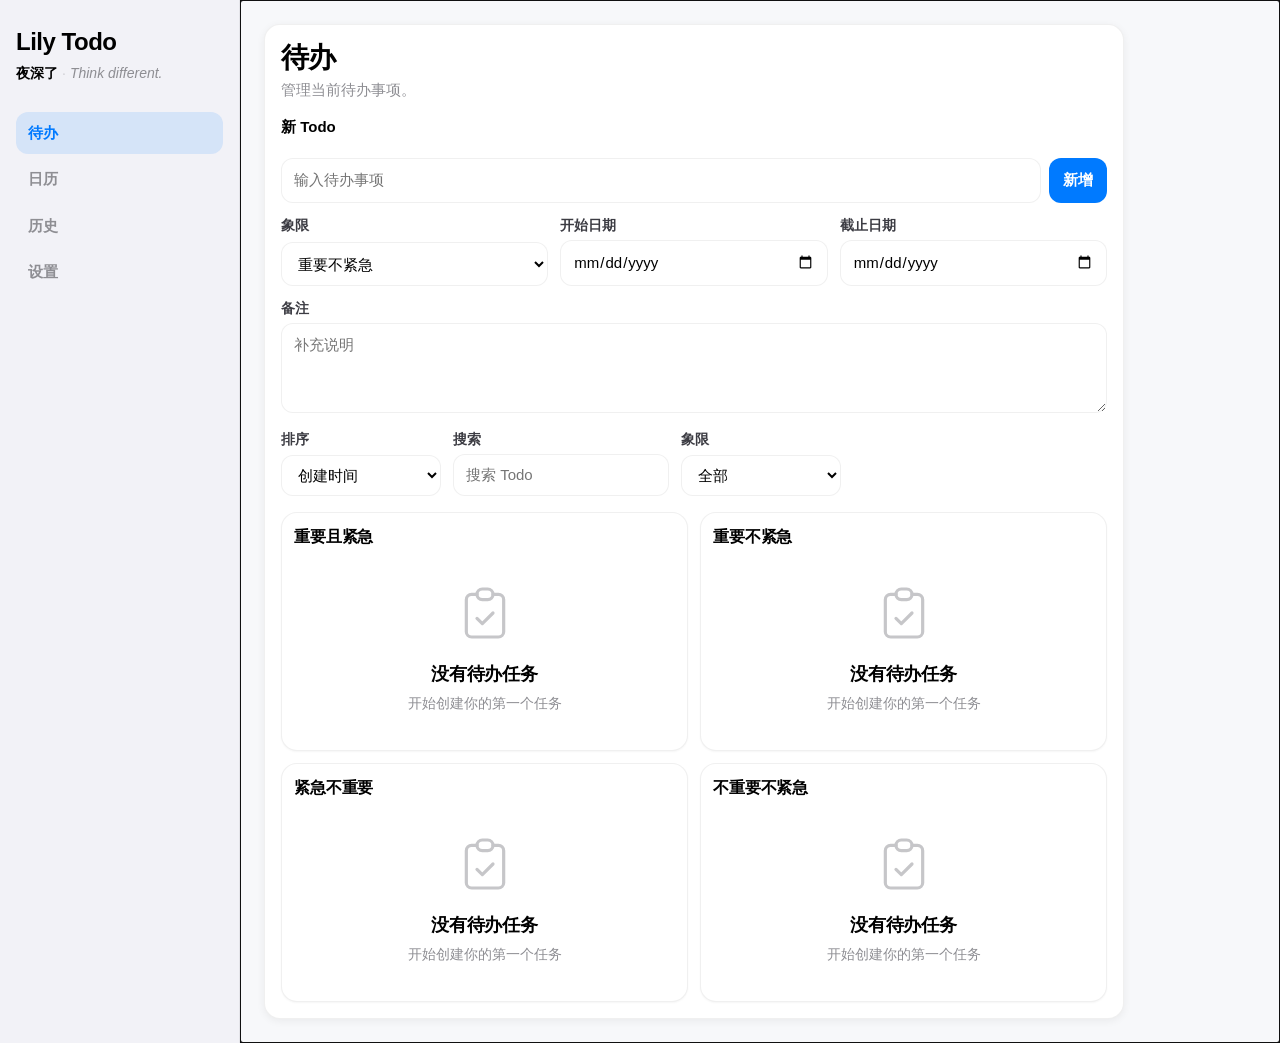
==== commit e3cbbb5a: "升级：全局 UI 自动同步变化" ====
--- a/index.html
+++ b/index.html
@@ -113,6 +113,9 @@
   <!-- settings.js：管理应用 UI 设置和国际化 -->
   <script src="js/settings.js"></script>
 
+  <!-- appState.js：全局状态中心（发布订阅） -->
+  <script src="js/appState.js"></script>
+
   <!-- app.js：应用入口，负责启动 App Shell -->
   <script src="js/app.js"></script>
 
--- a/css/base.css
+++ b/css/base.css
@@ -37,8 +37,11 @@
   --color-secondary: #5856d6;
   --color-muted: #8e8e93;
   --color-success: #34c759;
+  --color-success-rgb: 52, 199, 89;
   --color-warning: #ff9500;
+  --color-warning-rgb: 255, 149, 0;
   --color-danger: #ff3b30;
+  --color-danger-rgb: 255, 59, 48;
 
   /* Backgrounds */
   --bg-page: #f7f8fa;
@@ -54,6 +57,11 @@
   /* Borders */
   --border-color: rgba(0, 0, 0, 0.06);
   --border-width: 0.5px;
+
+  /* Sidebar */
+  --sidebar-bg: #f2f2f7;
+  --sidebar-text: #000000;
+  --sidebar-hover-bg: rgba(0, 0, 0, 0.04);
 
   /* Animation */
   --duration-fast: 120ms;
@@ -123,6 +131,11 @@
   --shadow-xs: 0 1px 2px rgba(0, 0, 0, 0.2);
   --shadow-sm: 0 2px 8px rgba(0, 0, 0, 0.25);
   --shadow-md: 0 4px 16px rgba(0, 0, 0, 0.3);
+
+  /* Sidebar */
+  --sidebar-bg: #1c1c1e;
+  --sidebar-text: #ffffff;
+  --sidebar-hover-bg: rgba(255, 255, 255, 0.06);
 }
 
 html[data-theme="dark"] body {
@@ -305,6 +318,35 @@
 
 h1, h2, h3, p {
   margin-top: 0;
+}
+
+/* ================================================
+   App Shell Dynamic Content
+   ================================================ */
+.app-shell__content {
+  display: flex;
+  align-items: center;
+  flex-wrap: wrap;
+  gap: 2px;
+  font-size: 14px;
+  font-weight: 500;
+  line-height: 1.4;
+}
+
+.app-shell__greeting {
+  font-weight: 700;
+  color: var(--text-primary);
+}
+
+.app-shell__divider {
+  opacity: 0.35;
+  margin: 0 2px;
+  color: var(--text-tertiary);
+}
+
+.app-shell__quote {
+  color: var(--text-tertiary);
+  font-style: italic;
 }
 
 /* ================================================
--- a/css/pages.css
+++ b/css/pages.css
@@ -127,7 +127,7 @@
 }
 
 .readonly-todo__quadrant {
-  background-color: rgba(52, 199, 89, 0.1);
+  background-color: rgba(var(--color-success-rgb), 0.1);
   color: var(--color-success);
 }
 
@@ -469,7 +469,7 @@
   min-height: 24px;
   padding: 3px 8px;
   border-radius: var(--radius-sm);
-  background-color: rgba(52, 199, 89, 0.1);
+  background-color: rgba(var(--color-success-rgb), 0.1);
   color: var(--color-success);
   font-size: 13px;
   font-weight: 700;
@@ -799,7 +799,7 @@
 .calendar-selected-panel__quadrant {
   font-size: 12px;
   color: var(--color-success);
-  background-color: rgba(52, 199, 89, 0.1);
+  background-color: rgba(var(--color-success-rgb), 0.1);
   padding: 3px 8px;
   border-radius: var(--radius-sm);
   font-weight: 600;
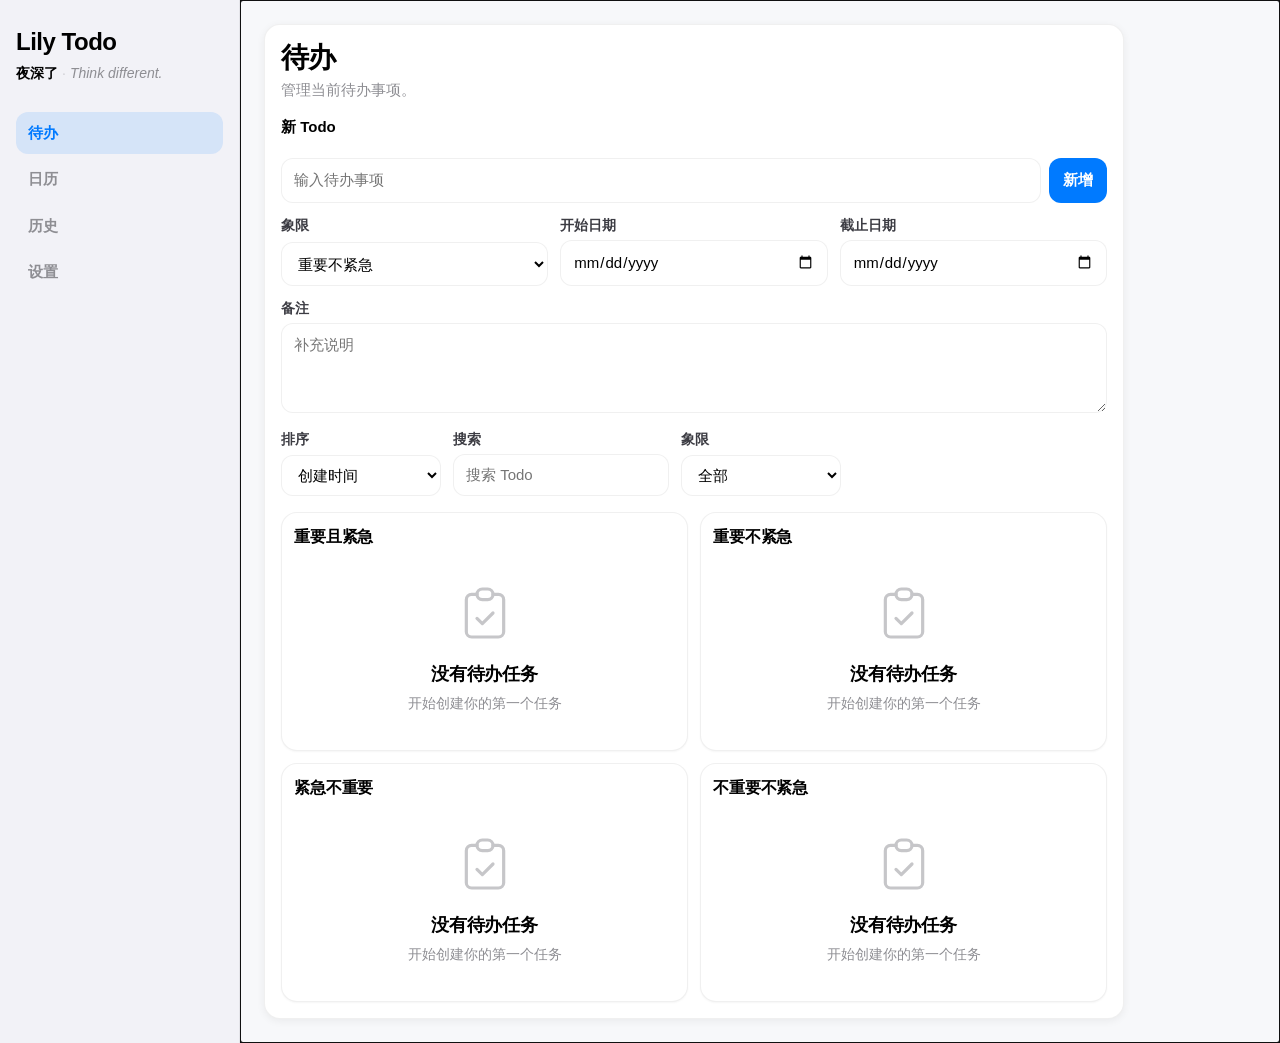
==== commit be6bbe8a: "fix: disable service worker for iOS Safari stability" ====
--- a/index.html
+++ b/index.html
@@ -135,11 +135,5 @@
     })();
   </script>
 
-  <!-- Service Worker Registration -->
-  <script>
-    if ('serviceWorker' in navigator) {
-      navigator.serviceWorker.register('sw.js');
-    }
-  </script>
 </body>
 </html>
